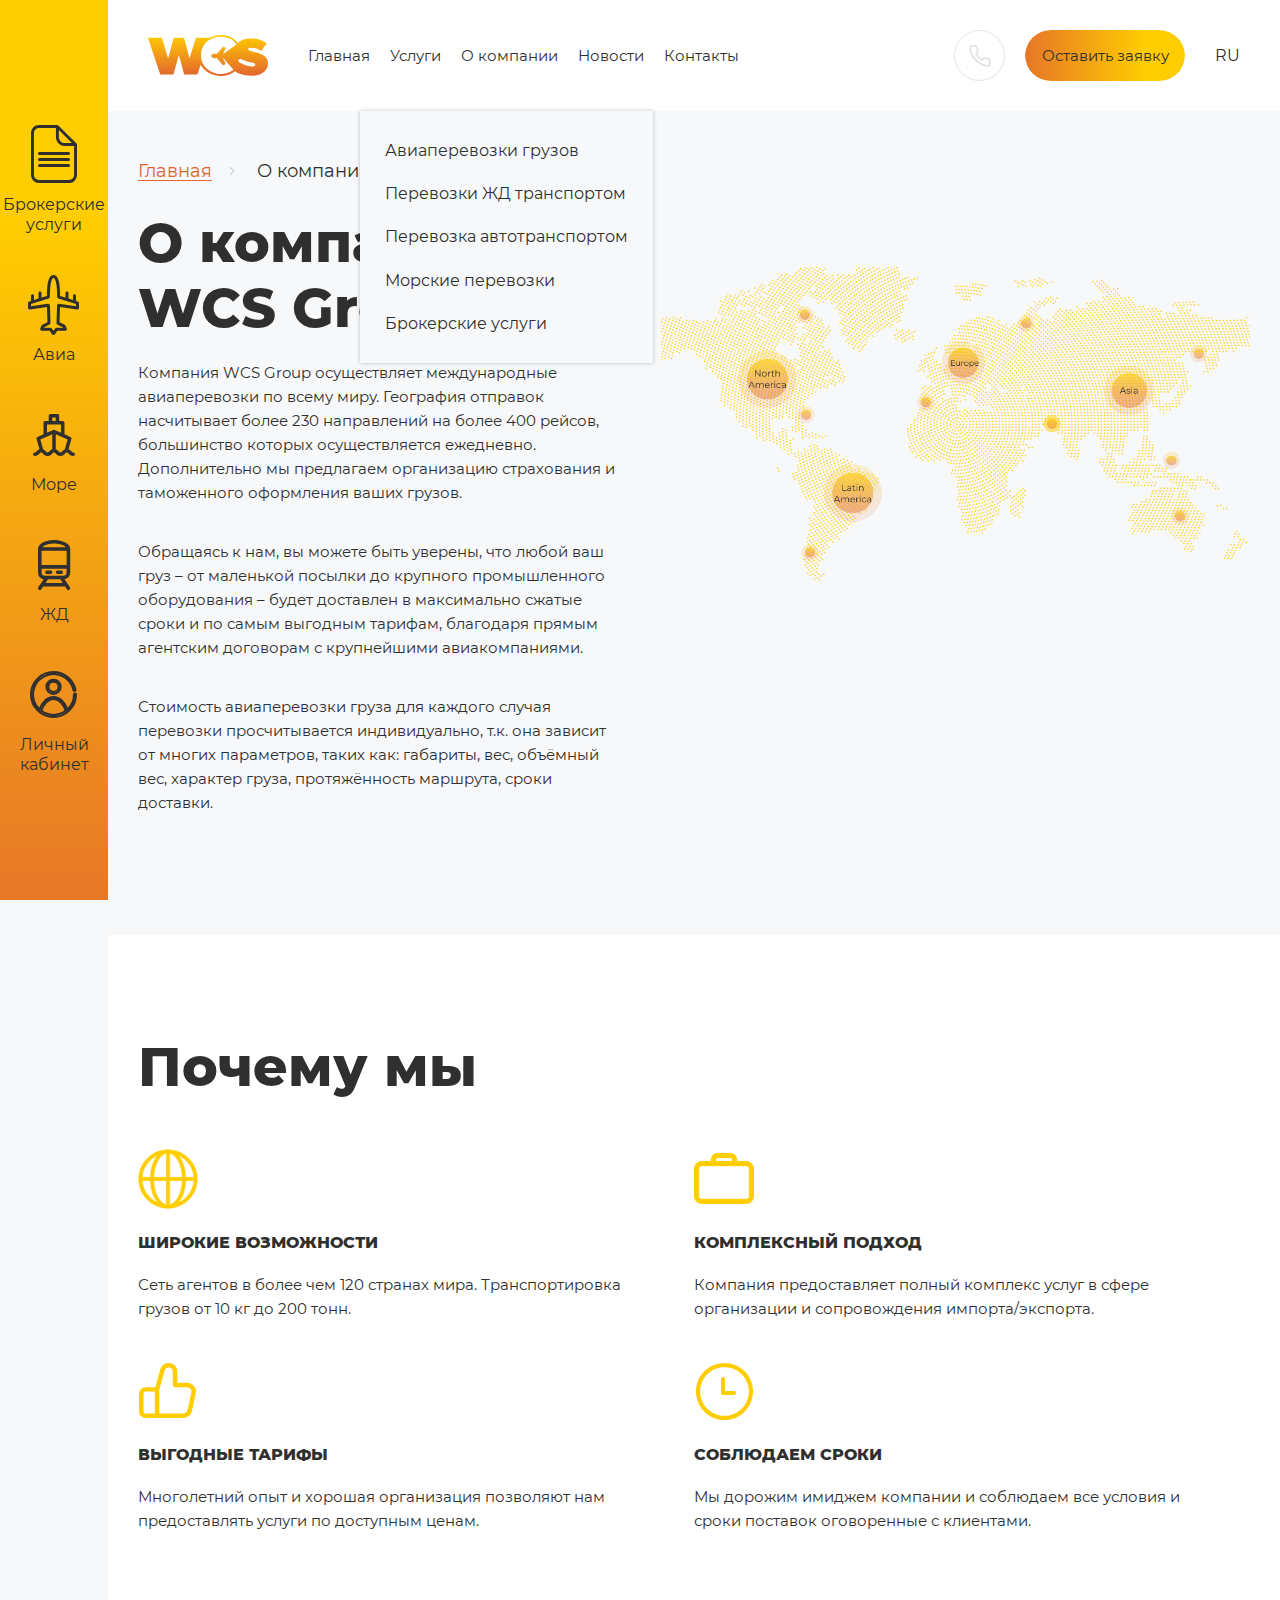
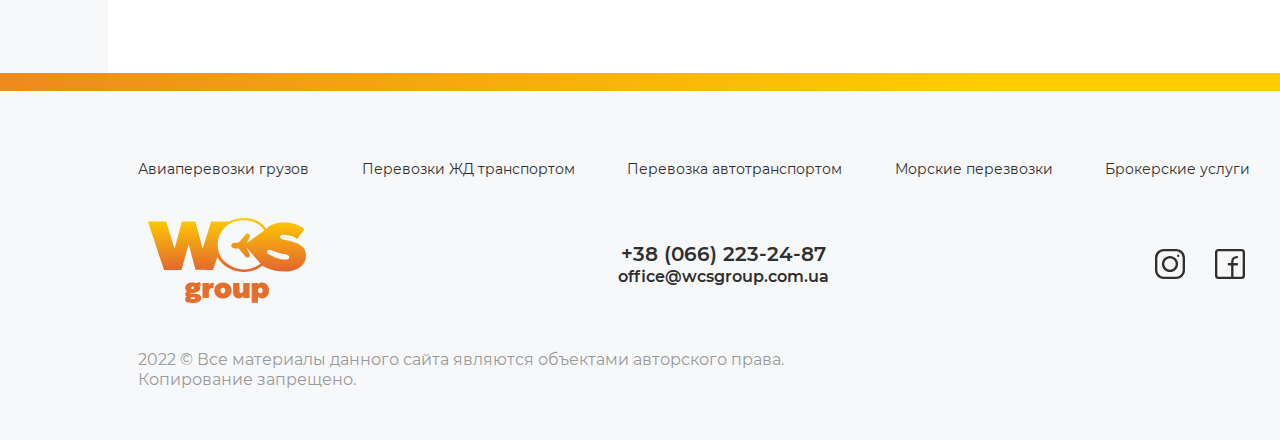
==== about.html @ 4e1d325a "First commit" ====
<!DOCTYPE html>
<html lang="ru">

<head>

    
    <meta charset="utf-8">
    <meta http-equiv="X-UA-Compatible" content="IE=edge">
    <meta name="viewport" content="width=device-width, initial-scale=1.0">
    
    <title>О компании</title>

    <meta name="description" content="Description">
    <meta name="keywords" content="Keywords">
    <meta name="author" content="BKY">
	
	<!--	

    <meta name="image" content="./img/favicon/logo.png">



    <meta property="og:type" content="website">
    <meta property="og:title" content="Название">
    <meta property="og:description" content="Описание">
    <meta property="og:image" content="./img/favicon/logo.png">
    <meta property="og:url" content="https://example.com">
    
    <link rel="canonical" href="https://example.com">

    <link rel="preconnect" href="//fonts.gstatic.com">
    <link rel="preconnect" href="//cdnjs.cloudflare.com">
    <link rel="preconnect" href="//google-analytics.com">
	
	

    <link rel="apple-touch-icon" sizes="57x57" href="./img/favicon/apple-icon-57x57.png">
    <link rel="apple-touch-icon" sizes="60x60" href="./img/favicon/apple-icon-60x60.png">
    <link rel="apple-touch-icon" sizes="72x72" href="./img/favicon/apple-icon-72x72.png">
    <link rel="apple-touch-icon" sizes="76x76" href="./img/favicon/apple-icon-76x76.png">
    <link rel="apple-touch-icon" sizes="114x114" href="./img/favicon/apple-icon-114x114.png">
    <link rel="apple-touch-icon" sizes="120x120" href="./img/favicon/apple-icon-120x120.png">
    <link rel="apple-touch-icon" sizes="144x144" href="./img/favicon/apple-icon-144x144.png">
    <link rel="apple-touch-icon" sizes="152x152" href="./img/favicon/apple-icon-152x152.png">
    <link rel="apple-touch-icon" sizes="180x180" href="./img/favicon/apple-icon-180x180.png">
    <link rel="icon" type="image/png" sizes="192x192"  href="./img/favicon/android-icon-192x192.png">
    <link rel="icon" type="image/png" sizes="32x32" href="./img/favicon/favicon-32x32.png">
    <link rel="icon" type="image/png" sizes="96x96" href="./img/favicon/favicon-96x96.png">
    <link rel="icon" type="image/png" sizes="16x16" href="./img/favicon/favicon-16x16.png">
    
   <link rel="manifest" href="./img/favicon/manifest.json"> 
    
    <meta name="msapplication-TileImage" content="./img/favicon/ms-icon-144x144.png">
    <meta name="msapplication-TileColor" content="#ffffff">
    	-->
    <meta name="theme-color" content="#FFCD00">




    <meta name="format-detection" content="telephone=no">
    <meta name="format-detection" content="address=no">
	


    

    	
	 <link rel="preload" href="fonts/Montserrat-Regular.woff2" as="font" type="font/woff2" crossorigin> 
	 <link rel="preload" href="fonts/Montserrat-Medium.woff2" as="font" type="font/woff2" crossorigin> 
	 <link rel="preload" href="fonts/Montserrat-SemiBold.woff2" as="font" type="font/woff2" crossorigin> 
	 <link rel="preload" href="fonts/Montserrat-Bold.woff2" as="font" type="font/woff2" crossorigin> 
	 <link rel="preload" href="fonts/Montserrat-Bold.woff2" as="font" type="font/woff2" crossorigin> 
	 <link rel="preload" href="fonts/Montserrat-ExtraBold.woff2" as="font" type="font/woff2" crossorigin> 
	 
	
	<link rel="stylesheet" href="css/plugins/plugins.min.css"> 
	
	<link rel="stylesheet" href="css/style.css">



</head>

<body class="loading">

    <h1 class="hidden">О компании</h1>

    <header class="hd">
    <div class="hd__wrapper">
        <div class="hd__logo">
            <a href="/" class="hd-logo">
                <img src="img/wcs.svg" alt="" width="178" height="61" class="hd-logo__img">
            </a>
        </div>
        <div class="hd__menu">
            <nav class="menu">
                <div class="menu__wrapper">
                    <ul class="menu-list">                                                            
                        <li class="menu-list__item"><a href="#" class="menu-link">Главная</a></li>
                        <li class="menu-list__item js-dd-parent">
                            <span class="menu-link">Услуги</span>
                            <div class="menu-dropdown">
                                <ul class="smenu-list js-dd-dn">
                                    <li><a href="#" class="smenu-link">Авиаперевозки грузов</a></li>
                                    <li><a href="#" class="smenu-link">Перевозки ЖД транспортом</a></li>
                                    <li><a href="#" class="smenu-link">Перевозка автотранспортом</a></li>
                                    <li><a href="#" class="smenu-link">Морские перевозки</a></li>
                                    <li><a href="#" class="smenu-link">Брокерские услуги</a></li>
                                </ul>
                            </div>
                        </li>
                        <li class="menu-list__item"><a href="#" class="menu-link">О компании</a></li>
                        <li class="menu-list__item"><a href="#" class="menu-link">Новости</a></li>
                        <li class="menu-list__item"><a href="#" class="menu-link">Контакты</a></li>
                    </ul>
                </div>
            </nav>
        </div>
        <div class="hd__search">
            <form action="/" class="hd-search">
                <svg class="ic ic-search"><use xlink:href="img/sprite.svg#search"></use></svg>
                <input type="search" class="hd-search__input" placeholder="поиск">
            </form>
        </div>
        <div class="hd__phone">
            <a href="tel:380662232487" class="hd-phone">
                <span class="hd-phone__num">+38 (066) 223-24-87</span>
                <span class="hd-phone__icon">
                    <svg class="ic ic-phone"><use xlink:href="img/sprite.svg#phone"></use></svg>
                </span>
            </a>
        </div>
        <div class="hd__button">
            <button type="button" class="btn hd-button" data-modal="proposal">Оставить заявку</button>
        </div>
        <div class="hd__language">
            <div class="language dd-container js-dd-parent">
                <div class="dd-container__selection">
                    <span class="dd-container__text">RU</span>
                </div>
                <div class="dd-dropdown">
                    <div class="dd-dropdown__wrapper js-dd-dn">
                        <div class="dd-dropdown__item">
                            <a href="#">UA</a>
                        </div>
                        <div class="dd-dropdown__item">
                            <a href="#">EN</a>
                        </div>
                    </div>
                </div>
            </div>
            <ul class="mobile-language lg-dn">
                <li><a href="#" class="is-active">RU</a></li>
                <li><a href="#">UA</a></li>
                <li><a href="#">EN</a></li>
            </ul>
        </div>
    </div>
</header>

<div class="mobile-header lg-dn">
    <div class="mobile-header__wrapper">
        <div class="mobile-header__logo">
            <a href="/" class="mobile-header-logo">
                <img src="img/wcs.svg" alt="" width="124" height="42" class="mobile-header-logo__img">
            </a>
        </div>
        <div class="mobile-header__btn">
            <button type="button" class="menu-btn js-menu-btn"></button>
        </div>
    </div>
</div>


    <div class="panel">
    <div class="panel__wrapper">
        <div class="panel__item">
            <div class="panel__icon">
                <svg class="ic ic-book"><use xlink:href="img/sprite.svg#book"></use></svg>
            </div>
            <div class="panel__text">Брокерские услуги</div>
            <a href="#" class="panel__link"></a>
        </div>
        <div class="panel__item">
            <div class="panel__icon">
                <svg class="ic ic-avia"><use xlink:href="img/sprite.svg#avia"></use></svg>
            </div>
            <div class="panel__text">Авиа</div>
            <a href="#" class="panel__link"></a>
        </div>
        <div class="panel__item">
            <div class="panel__icon">
                <svg class="ic ic-sea"><use xlink:href="img/sprite.svg#sea"></use></svg>
            </div>
            <div class="panel__text">Море</div>
            <a href="#" class="panel__link"></a>
        </div>
        <div class="panel__item">
            <div class="panel__icon">
                <svg class="ic ic-train"><use xlink:href="img/sprite.svg#train"></use></svg>
            </div>
            <div class="panel__text">ЖД</div>
            <a href="#" class="panel__link"></a>
        </div>
        <div class="panel__item">
            <div class="panel__icon">
                <svg class="ic ic-personal ic-stroke"><use xlink:href="img/sprite.svg#personal"></use></svg>
            </div>
            <div class="panel__text">Личный кабинет</div>
            <a href="#" class="panel__link"></a>
        </div>
    </div>
</div>

    <main class="page-about">
        <div class="h-80"></div>
        <div class="crumbs">
            <ul class="indent-content">
                <li><a href="#">Главная</a></li>
                <li><span>О компании</span></li>
            </ul>
        </div>
        <section class="about">
            <div class="about__wrapper indent-content">
                
                <div class="about__content">
                    <div class="about__desc">
                        <h2 class="about__title h2">О компании WCS Group LLC</h2>
                        <p class="p">Компания WCS Group осуществляет международные авиаперевозки по всему миру. География отправок насчитывает более 230 направлений на более 400 рейсов, большинство которых осуществляется ежедневно. Дополнительно мы предлагаем организацию страхования и таможенного оформления ваших грузов.</p>
                        <p class="p">Обращаясь к нам, вы можете быть уверены, что любой ваш груз – от маленькой посылки до крупного промышленного оборудования – будет доставлен в максимально сжатые сроки и по самым выгодным тарифам, благодаря прямым агентским договорам с крупнейшими авиакомпаниями.</p>
                        <p class="p">Стоимость авиаперевозки груза для каждого случая перевозки просчитывается индивидуально, т.к. она зависит от многих параметров, таких как: габариты, вес, объёмный вес, характер груза, протяжённость маршрута, сроки доставки.</p>
                        
                    </div>
                    <div class="about__pic">
                        <img src="img/map.png" srcset="img/map.png@2x.png 2x" alt="" loading="lazy" width="910" height="520" class="about__img">
                    </div>
                </div>
            </div>
        </section>
        <section class="advantage">
            <div class="advantage__wrapper indent-content">
                <h2 class="advantage__title h2">Почему мы</h2>

                <ul class="advantage-list">
                    <li>
                        <div class="advantage-pic">
                            <img src="img/land.svg" alt="" loading="lazy" width="60" height="60" class="advantage-pic__img">
                        </div>
                        <div class="h4 ttu">ШИРОКИЕ ВОЗМОЖНОСТИ</div>
                        <p class="p">Сеть агентов в более чем 120 странах мира. Транспортировка грузов от 10 кг до 200 тонн.</p>
                    </li>
                    <li>
                        <div class="advantage-pic">
                            <img src="img/case.svg" alt="" loading="lazy" width="60" height="60" class="advantage-pic__img">
                        </div>
                        <div class="h4 ttu">КОМПЛЕКСНЫЙ ПОДХОД</div>
                        <p class="p">Компания предоставляет полный комплекс услуг в сфере организации и сопровождения импорта/экспорта.</p>
                    </li>
                    <li>
                        <div class="advantage-pic">
                            <img src="img/best.svg" alt="" loading="lazy" width="60" height="60" class="advantage-pic__img">
                        </div>
                        <div class="h4 ttu">ВЫГОДНЫЕ ТАРИФЫ</div>
                        <p class="p">Многолетний опыт и хорошая организация позволяют нам предоставлять услуги по доступным ценам.</p>
                    </li>
                    <li>
                        <div class="advantage-pic">
                            <img src="img/clock.svg" alt="" loading="lazy" width="60" height="60" class="advantage-pic__img">
                        </div>
                        <div class="h4 ttu">СОБЛЮДАЕМ СРОКИ</div>
                        <p class="p">Мы дорожим имиджем компании и соблюдаем все условия и сроки поставок оговоренные с клиентами.</p>
                    </li>
                </ul>
            </div>
        </section>
    </main>



     <!--
<div class="cookie">
    <div class="cookie__wrapper">
        <div class="cookie__text">Продолжая использовать наш сайт, вы даете согласие на обработку файлов cookie, которые обеспечивают правильную работу сайта.</div>
        <div class="cookie__links">
            <button type="button" class="btn js-cookie-btn">Принять</button>
            <a href="#" class="cookie__link">Подробнее</a>
        </div>
    </div>
</div>
-->

 <div id="proposal" class="modal modal-proposal">
    <div class="modal-close">
        <a href="#" rel="modal:close" class="modal-close__btn">
            <svg class="ic ic-close ic-stroke"><use xlink:href="img/sprite.svg#close"></use></svg>
        </a>
    </div>
    <div class="modal-head">
        <div class="modal-title h3">Оставить заявку</div>
        <div class="modal-stitle p">Напишите в заявке свои данные, и мы свяжемся с вами в ближайшее время</div>
    </div>
    <div class="modal-body">
        <form action="/" class="form">
            <div class="form-item">
                <div class="form-icon">
                    <svg class="ic ic-user ic-stroke"><use xlink:href="img/sprite.svg#user"></use></svg>
                </div>
                <input type="text" class="form-input input-icon" placeholder="Имя*">
            </div>
            <div class="form-item">
                <div class="form-icon">
                    <svg class="ic ic-phone ic-stroke"><use xlink:href="img/sprite.svg#phone"></use></svg>
                </div>
                <input type="tel" class="form-input input-icon" placeholder="Телефон*">
            </div>
            <div class="form-item">
                <div class="form-icon">
                    <svg class="ic ic-message-square ic-stroke"><use xlink:href="img/sprite.svg#message-square"></use></svg>
                </div>
                <input type="tel" class="form-input input-icon" placeholder="Сообщение">
            </div>
            <div class="form-submit">
                <button type="submit" class="btn form-btn">Отправить</button>
            </div>
        </form>
    </div>
</div>

 
<footer class="ft">
    <div class="ft__wrpper indent-content">
        <div class="ft__container">
            <nav class="ft__nav">
                <ul class="ft-nav">
                    <li><a href="#">Авиаперевозки грузов</a></li>
                    <li><a href="#">Перевозки ЖД транспортом</a></li>
                    <li><a href="#">Перевозка автотранспортом</a></li>
                    <li><a href="#">Морские перезвозки</a></li>
                    <li><a href="#">Брокерские услуги</a></li>
                </ul>
            </nav>
            <div class="ft__body">
                <div class="ft__logo">
                    <a href="/" class="ft-logo">
                        <img src="img/logo-group.svg" alt="" loading="lazy" width="178" height="92" class="ft-logo__img img">
                    </a>
                </div>
                <div class="ft__copy">
                    <p class="ft-copy">2022 © Все материалы данного сайта являются объектами авторского права. <br> Копирование запрещено.</p>
                </div>
                <div class="ft__links">
                    <div class="ft__phone">
                        <a href="tel:380662232487" class="ft-phone">+38 (066) 223-24-87</a>
                    </div>
                    <div class="ft__mail">
                        <a href="mailto:office@wcsgroup.com.ua" class="ft-mail">office@wcsgroup.com.ua</a>
                    </div>
                </div>
                <div class="ft__net">
                    <ul class="ft-net">
                        <li>
                            <a href="#">
                                <svg class="ic ic-instagram"><use xlink:href="img/sprite.svg#instagram"></use></svg>
                            </a>
                        </li>
                        <li>
                            <a href="#">
                                <svg class="ic ic-facebook"><use xlink:href="img/sprite.svg#facebook"></use></svg>
                            </a>
                        </li>
                    </ul>
                </div>
            </div>
            
        </div>
    </div>
</footer>









    <script src="js/plugins/plugins.min.js"></script>

    <script src="js/app.js"></script>

</body>

</html>
---- css/style.css ----
@font-face {
  font-family: Montserrat;
  src: url(../fonts/Montserrat-Regular.woff2) format("woff2");
  font-weight: 400;
  font-display: swap;
  font-style: normal;
}

@font-face {
  font-family: Montserrat;
  src: url(../fonts/Montserrat-Medium.woff2) format("woff2");
  font-weight: 500;
  font-display: swap;
  font-style: normal;
}

@font-face {
  font-family: Montserrat;
  src: url(../fonts/Montserrat-SemiBold.woff2) format("woff2");
  font-weight: 600;
  font-display: swap;
  font-style: normal;
}

@font-face {
  font-family: Montserrat;
  src: url(../fonts/Montserrat-Bold.woff2) format("woff2");
  font-weight: 700;
  font-display: swap;
  font-style: normal;
}

@font-face {
  font-family: Montserrat;
  src: url(../fonts/Montserrat-ExtraBold.woff2) format("woff2");
  font-weight: 800;
  font-display: swap;
  font-style: normal;
}

:root {
  --hd: 100px;
  --indent: 108px;
}

html {
  color: #2f2f2f;
  background: #f7f8fa;
  font-family: -apple-system,BlinkMacSystemFont,"Segoe UI",Roboto,"Helvetica Neue",Arial,"Noto Sans",sans-serif,"Apple Color Emoji","Segoe UI Emoji","Segoe UI Symbol","Noto Color Emoji";
}

body {
  font-family: Montserrat,sans-serif;
  font-size: 16px;
  font-weight: 400;
}

body.loading {
  opacity: 0;
}

.h2 {
  font-weight: 800;
  font-size: 26px;
  line-height: 1.2;
}

.h3 {
  font-weight: 800;
  font-size: 21px;
  line-height: 1.2;
}

.h4 {
  font-weight: 800;
  font-size: 16px;
  line-height: 1.24;
}

.p {
  font-weight: 400;
  font-size: 15px;
  line-height: 1.6;
}

.h-80 {
  height: 40px;
}

.hidden {
  display: none!important;
}

.img {
  display: block;
  height: auto;
  -webkit-box-flex: 0;
  -webkit-flex: 0 0 auto;
  -ms-flex: 0 0 auto;
  flex: 0 0 auto;
}

.full-img {
  position: absolute;
  top: 0;
  left: 0;
  width: 100%;
  height: 100%;
  -o-object-fit: cover;
  object-fit: cover;
  -o-object-position: center;
  object-position: center;
  background-size: cover;
  background-repeat: no-repeat;
  background-position: center;
}

.full {
  position: absolute;
  top: 0;
  left: 0;
  bottom: 0;
  right: 0;
  display: block;
}

.df {
  display: -webkit-box;
  display: -webkit-flex;
  display: -ms-flexbox;
  display: flex;
}

.db {
  display: block;
}

.dn {
  display: none;
}

.aic {
  -webkit-box-align: center;
  -webkit-align-items: center;
  -ms-flex-align: center;
  align-items: center;
}

.ttu {
  text-transform: uppercase;
}

.tdu {
  text-decoration: underline;
}

.tc {
  text-align: center;
}

.cursor-pointer {
  cursor: pointer;
}

.relative {
  position: relative;
}

.p-events-none {
  pointer-events: none;
}

.invisible {
  pointer-events: none;
  opacity: 0;
  -webkit-transition: opacity .25s;
  -o-transition: opacity .25s;
  transition: opacity .25s;
}

.ic-stroke {
  fill: none!important;
  stroke: currentColor;
}

.light {
  font-weight: 300;
}

.normal {
  font-weight: 400;
}

.bold {
  font-weight: 700;
}

.ic {
  display: inline-block;
  vertical-align: middle;
  width: 1em;
  height: 1em;
  fill: currentColor;
}

.ic-avia {
  font-size: 60px;
  width: 1em;
}

.ic-book {
  font-size: 60px;
  width: 1em;
}

.ic-calendar {
  font-size: 40px;
  width: 1em;
}

.ic-close {
  font-size: 40px;
  width: 1em;
}

.ic-facebook {
  font-size: 40px;
  width: 1em;
}

.ic-instagram {
  font-size: 40px;
  width: 1em;
}

.ic-mail {
  font-size: 40px;
  width: 1em;
}

.ic-map-pin {
  font-size: 40px;
  width: 1em;
}

.ic-message-square {
  font-size: 40px;
  width: 1em;
}

.ic-next {
  font-size: 40px;
  width: 1em;
}

.ic-personal {
  font-size: 60px;
  width: 1em;
}

.ic-phone {
  font-size: 40px;
  width: 1em;
}

.ic-prev {
  font-size: 40px;
  width: 1em;
}

.ic-sea {
  font-size: 60px;
  width: 1em;
}

.ic-search {
  font-size: 40px;
  width: 1em;
}

.ic-train {
  font-size: 60px;
  width: 1em;
}

.ic-user {
  font-size: 40px;
  width: 1em;
}

.mobile-header {
  width: 100%;
  height: 100px;
  position: fixed;
  top: 0;
  left: 0;
  z-index: 11;
  background-color: #fff;
}

.mobile-header__wrapper {
  display: -webkit-box;
  display: -webkit-flex;
  display: -ms-flexbox;
  display: flex;
  -webkit-box-align: center;
  -webkit-align-items: center;
  -ms-flex-align: center;
  align-items: center;
  -webkit-box-pack: justify;
  -webkit-justify-content: space-between;
  -ms-flex-pack: justify;
  justify-content: space-between;
  padding: 27px 20px;
}

.mobile-language {
  display: -webkit-box;
  display: -webkit-flex;
  display: -ms-flexbox;
  display: flex;
  -webkit-justify-content: space-around;
  -ms-flex-pack: distribute;
  justify-content: space-around;
}

.mobile-language li {
  margin: 0 10px;
}

.mobile-language a {
  display: block;
  font-size: 18px;
  line-height: 1;
  color: #4a4a4a;
  text-transform: uppercase;
  position: relative;
}

.mobile-language a:before {
  content: '';
  position: absolute;
  top: 100%;
  width: 100%;
  height: 1px;
  background-color: #ffcd00;
  opacity: 0;
}

.mobile-language a.is-active {
  color: #ffcd00;
}

.mobile-language a.is-active:before {
  opacity: 1;
}

.hd__logo {
  display: none;
}

.hd-logo {
  display: block;
}

.hd-logo__img {
  width: 120px;
  height: auto;
  display: block;
}

.hd__search {
  margin: 30px 0;
}

.hd-search {
  display: -webkit-inline-box;
  display: -webkit-inline-flex;
  display: -ms-inline-flexbox;
  display: inline-flex;
  -webkit-box-align: center;
  -webkit-align-items: center;
  -ms-flex-align: center;
  align-items: center;
  width: 100%;
  height: 51px;
  border: 1px solid #e5e5e5;
  border-radius: 100px;
  padding: 5px 10px;
  -webkit-transition: border-color .25s;
  -o-transition: border-color .25s;
  transition: border-color .25s;
}

.hd-search:hover {
  border-color: #ffcd00;
}

.hd-search:hover .ic-search {
  stroke: #ffcd00;
}

.ic-search {
  stroke: #e5e5e5;
  stroke-width: 2;
  fill: none;
  -webkit-box-flex: 0;
  -webkit-flex: 0 0 auto;
  -ms-flex: 0 0 auto;
  flex: 0 0 auto;
  margin-right: 7px;
  -webkit-transition: stroke .25s;
  -o-transition: stroke .25s;
  transition: stroke .25s;
}

.hd-search__input {
  min-width: 0;
  width: auto;
  -webkit-box-flex: 1;
  -webkit-flex-grow: 1;
  -ms-flex-positive: 1;
  flex-grow: 1;
  font-size: 16px;
  font-weight: 400;
  line-height: 1;
}

.hd-search__input::-webkit-input-placeholder {
  color: #9a9a9a;
  opacity: 1;
}

.hd-search__input::-moz-placeholder {
  color: #9a9a9a;
  opacity: 1;
}

.hd-search__input:-ms-input-placeholder {
  color: #9a9a9a;
  opacity: 1;
}

.hd-search__input::-ms-input-placeholder {
  color: #9a9a9a;
  opacity: 1;
}

.hd-search__input::placeholder {
  color: #9a9a9a;
  opacity: 1;
}

.hd__phone {
  text-align: center;
}

.hd-phone__num {
  font-weight: 400;
  font-size: 16px;
  line-height: 1;
  -webkit-transition: color .25s;
  -o-transition: color .25s;
  transition: color .25s;
}

.hd-phone__num:hover {
  color: #ffcd00;
}

.hd-phone__icon {
  display: -webkit-box;
  display: -webkit-flex;
  display: -ms-flexbox;
  display: flex;
  -webkit-box-align: center;
  -webkit-align-items: center;
  -ms-flex-align: center;
  align-items: center;
  -webkit-box-pack: center;
  -webkit-justify-content: center;
  -ms-flex-pack: center;
  justify-content: center;
  width: 51px;
  height: 51px;
  border-radius: 50%;
  border: 1px solid #e5e5e5;
}

.hd-phone__icon:hover {
  border-color: #ffcd00;
}

.hd-phone__icon:hover .ic-phone {
  stroke: #ffcd00;
}

.hd-phone__icon .ic-phone {
  stroke: #e5e5e5;
  stroke-width: 2;
  fill: none;
}

.hd__language {
  padding-bottom: 50px;
}

.menu-list__item {
  position: relative;
}

.menu-link {
  display: block;
  white-space: nowrap;
  font-size: 18px;
  line-height: 1.24;
  -webkit-user-select: none;
  -moz-user-select: none;
  -ms-user-select: none;
  user-select: none;
  cursor: pointer;
  position: relative;
  padding-top: 13px;
  padding-bottom: 13px;
}

.menu-link:before {
  content: '';
  position: absolute;
  bottom: 2px;
  left: 0;
  width: 0;
  height: 2px;
  background-color: #ffcd00;
  -webkit-transition: width .25s;
  -o-transition: width .25s;
  transition: width .25s;
  pointer-events: none;
}

.menu-link:hover:before {
  width: 100%;
}

.smenu-list {
  display: none;
  padding-top: 20px;
  padding-bottom: 20px;
  background: #f7f8fa;
}

.smenu-list li {
  padding-top: 10px;
  padding-bottom: 10px;
}

.smenu-link {
  cursor: pointer;
  white-space: nowrap;
  font-size: 15px;
  font-weight: 400;
  line-height: 1.2;
  -webkit-transition: color .25s;
  -o-transition: color .25s;
  transition: color .25s;
}

.smenu-link:hover {
  color: #ffcd00;
}

.language {
  display: none;
  position: relative;
  font-size: 16px;
}

.language .dd-dropdown {
  position: absolute;
  top: 100%;
  left: -25px;
  padding-top: 46px;
}

.language .dd-dropdown__wrapper {
  padding: 15px 25px;
  background: #f7f8fa;
  -webkit-box-shadow: 0 0 4px rgba(0,0,0,.25);
  box-shadow: 0 0 4px rgba(0,0,0,.25);
}

.language .dd-dropdown__item {
  padding-top: 5px;
  padding-bottom: 5px;
  -webkit-transition: color .25s;
  -o-transition: color .25s;
  transition: color .25s;
}

.language .dd-dropdown__item:hover {
  color: #ffcd00;
}

.language .dd-container__text {
  -webkit-transition: color .25s;
  -o-transition: color .25s;
  transition: color .25s;
  -webkit-user-select: none;
  -moz-user-select: none;
  -ms-user-select: none;
  user-select: none;
  cursor: pointer;
}

.language .dd-container__text:hover {
  color: #ffcd00;
}

.js-dd-dn {
  display: none;
}

.hd-button.btn {
  font-size: 15px;
  width: 100%;
  margin: 30px 0;
}

.menu-btn {
  width: 40px;
  height: 40px;
  position: relative;
}

.menu-btn:after,
.menu-btn:before {
  content: '';
  width: 40px;
  height: 40px;
  position: absolute;
  top: 0;
  left: 0;
}

.menu-btn:before {
  background-image: url(../img/menu-btn.svg);
}

.menu-btn:after {
  opacity: 0;
  background-image: url(../img/close.svg);
}

.menu-btn.open:before {
  opacity: 0;
}

.menu-btn.open:after {
  opacity: 1;
}

.ft {
  padding-top: 88px;
  padding-bottom: 50px;
  position: relative;
}

.ft:before {
  content: '';
  top: 0;
  left: 0;
  width: 100%;
  height: 18px;
  position: absolute;
  background: -o-linear-gradient(179.99deg,#ffcd00 23.34%,#e26430 144.73%);
  background: linear-gradient(270.01deg,#ffcd00 23.34%,#e26430 144.73%);
}

.ft a {
  -webkit-transition: color .25s;
  -o-transition: color .25s;
  transition: color .25s;
}

.ft a:hover {
  color: #ffcd00;
}

.ft__nav {
  margin-bottom: 40px;
}

.ft-nav a {
  text-align: center;
  display: block;
  font-size: 18px;
  line-height: 1.24;
}

.ft-nav li {
  margin: 20px 0;
}

.ft__body {
  display: -webkit-box;
  display: -webkit-flex;
  display: -ms-flexbox;
  display: flex;
  -webkit-box-align: center;
  -webkit-align-items: center;
  -ms-flex-align: center;
  align-items: center;
  -webkit-box-pack: center;
  -webkit-justify-content: center;
  -ms-flex-pack: center;
  justify-content: center;
  -webkit-box-orient: vertical;
  -webkit-box-direction: normal;
  -webkit-flex-direction: column;
  -ms-flex-direction: column;
  flex-direction: column;
  -webkit-flex-wrap: wrap;
  -ms-flex-wrap: wrap;
  flex-wrap: wrap;
}

.ft__logo {
  position: relative;
}

.ft__copy {
  margin-top: 40px;
  width: 100%;
  -webkit-box-ordinal-group: 2;
  -webkit-order: 1;
  -ms-flex-order: 1;
  order: 1;
  text-align: center;
}

.ft-copy {
  font-weight: 400;
  font-size: 12px;
  line-height: 1.4;
  color: #9a9a9a;
}

.ft__links {
  text-align: center;
  margin-top: 40px;
  margin-bottom: 40px;
}

.ft-phone {
  font-weight: 600;
  font-size: 20px;
  line-height: 1.24;
}

.ft-mail {
  font-weight: 600;
  font-size: 16px;
  line-height: 1.24;
}

.ft-net {
  display: -webkit-box;
  display: -webkit-flex;
  display: -ms-flexbox;
  display: flex;
}

.ft-net li {
  margin-left: 20px;
  margin-right: 20px;
}

.ft-net a {
  display: block;
  -webkit-transition: color .25s;
  -o-transition: color .25s;
  transition: color .25s;
}

.ft-net a:hover {
  color: #ffcd00;
}

.btn {
  display: -webkit-inline-box;
  display: -webkit-inline-flex;
  display: -ms-inline-flexbox;
  display: inline-flex;
  -webkit-box-align: center;
  -webkit-align-items: center;
  -ms-flex-align: center;
  align-items: center;
  -webkit-box-pack: center;
  -webkit-justify-content: center;
  -ms-flex-pack: center;
  justify-content: center;
  border-radius: 100px;
  min-width: 197px;
  min-height: 51px;
  overflow: hidden;
  position: relative;
  z-index: 2;
}

.btn:after,
.btn:before {
  content: '';
  display: block;
  position: absolute;
  top: 0;
  left: 0;
  right: 0;
  bottom: 0;
  border-radius: 100px;
  z-index: -1;
  -webkit-transition: opacity .5s;
  -o-transition: opacity .5s;
  transition: opacity .5s;
}

.btn:before {
  background: -webkit-gradient(linear,right top,left top,color-stop(24.62%,#ffcd00),color-stop(116.24%,#e26430));
  background: -o-linear-gradient(right,#ffcd00 24.62%,#e26430 116.24%);
  background: linear-gradient(270deg,#ffcd00 24.62%,#e26430 116.24%);
}

.btn:after {
  background: -webkit-gradient(linear,left top,right top,color-stop(16.24%,#ffcd00),color-stop(97.21%,#e26430));
  background: -o-linear-gradient(left,#ffcd00 16.24%,#e26430 97.21%);
  background: linear-gradient(90deg,#ffcd00 16.24%,#e26430 97.21%);
  opacity: 0;
}

.btn:hover:before {
  opacity: 0;
}

.btn:hover:after {
  opacity: 1;
}

.panel {
  position: fixed;
  top: 0;
  left: 0;
  width: var(--indent);
  height: 100vh;
  overflow-x: hidden;
  background: -webkit-gradient(linear,left bottom,left top,color-stop(-16.99%,#e26430),color-stop(76.02%,#ffcd00));
  background: -o-linear-gradient(bottom,#e26430 -16.99%,#ffcd00 76.02%);
  background: linear-gradient(0deg,#e26430 -16.99%,#ffcd00 76.02%);
  -webkit-transition: -webkit-transform .25s;
  transition: transform .25s;
  -o-transition: transform .25s;
  transition: transform .25s,-webkit-transform .25s;
  -webkit-transform: translateX(calc(-1 * var(--indent)));
  -ms-transform: translateX(calc(-1 * var(--indent)));
  transform: translateX(calc(-1 * var(--indent)));
  z-index: 11;
}

.panel__wrapper {
  width: 100%;
  display: -webkit-box;
  display: -webkit-flex;
  display: -ms-flexbox;
  display: flex;
  text-align: center;
  -webkit-box-align: center;
  -webkit-align-items: center;
  -ms-flex-align: center;
  align-items: center;
  -webkit-box-orient: vertical;
  -webkit-box-direction: normal;
  -webkit-flex-direction: column;
  -ms-flex-direction: column;
  flex-direction: column;
  -webkit-box-pack: space-evenly;
  -webkit-justify-content: space-evenly;
  -ms-flex-pack: space-evenly;
  justify-content: space-evenly;
}

.panel__item {
  width: 100%;
  margin: 10px 0;
  -webkit-transition: color .25s;
  -o-transition: color .25s;
  transition: color .25s;
  position: relative;
}

.panel__item:hover {
  color: #fff;
}

.panel__icon {
  margin-bottom: 10px;
  display: -webkit-box;
  display: -webkit-flex;
  display: -ms-flexbox;
  display: flex;
  -webkit-box-align: center;
  -webkit-align-items: center;
  -ms-flex-align: center;
  align-items: center;
}

.panel__icon .ic {
  width: 40px;
  height: 40px;
  display: block;
  margin: auto;
}

.panel__link {
  position: absolute;
  top: 0;
  left: 0;
  right: 0;
  bottom: 0;
}

.panel__text {
  font-weight: 400;
  font-size: 14px;
  line-height: 1.4;
}

main {
  padding-top: 100px;
}

.indent-content {
  padding-left: 20px;
  padding-right: 20px;
}

.tab-item {
  display: none;
}

.tab-item.is-active {
  display: block;
}

.crumbs {
  margin-bottom: 20px;
  font-size: 14px;
  line-height: 1.24;
}

.crumbs li {
  display: -webkit-inline-box;
  display: -webkit-inline-flex;
  display: -ms-inline-flexbox;
  display: inline-flex;
  -webkit-box-align: center;
  -webkit-align-items: center;
  -ms-flex-align: center;
  align-items: center;
}

.crumbs li:after {
  content: '';
  display: block;
  width: 40px;
  height: 40px;
  background-image: url(../img/arrow.svg);
}

.crumbs li:last-child:after {
  display: none;
}

.crumbs a {
  display: block;
  color: #e26430;
  position: relative;
}

.crumbs a:before {
  content: '';
  position: absolute;
  top: 100%;
  left: 0;
  width: 100%;
  height: 1px;
  background-color: #e26430;
  -webkit-transition: width .25s;
  -o-transition: width .25s;
  transition: width .25s;
}

.crumbs a:hover:before {
  width: 0;
}

.crumbs span {
  display: block;
}

.feedback {
  position: relative;
  padding-bottom: 40px;
  text-align: center;
}

.feedback-form__title {
  margin-bottom: 20px;
}

.cookie {
  position: fixed;
  bottom: 0;
  left: 0;
  width: 100%;
  padding-left: 20px;
  padding-right: 20px;
  padding-bottom: 50px;
  z-index: 20;
}

.cookie__wrapper {
  display: -webkit-box;
  display: -webkit-flex;
  display: -ms-flexbox;
  display: flex;
  -webkit-box-align: center;
  -webkit-align-items: center;
  -ms-flex-align: center;
  align-items: center;
  -webkit-box-pack: center;
  -webkit-justify-content: center;
  -ms-flex-pack: center;
  justify-content: center;
  -webkit-box-orient: vertical;
  -webkit-box-direction: normal;
  -webkit-flex-direction: column;
  -ms-flex-direction: column;
  flex-direction: column;
  background: #fff;
  -webkit-box-shadow: 0 0 4px rgba(0,0,0,.25);
  box-shadow: 0 0 4px rgba(0,0,0,.25);
  border-radius: 20px;
  padding: 20px 15px 1px;
}

.cookie__text {
  font-size: 14px;
  line-height: 1.2;
  margin-bottom: 20px;
  text-align: center;
}

.cookie__links {
  display: -webkit-box;
  display: -webkit-flex;
  display: -ms-flexbox;
  display: flex;
  -webkit-box-align: center;
  -webkit-align-items: center;
  -ms-flex-align: center;
  align-items: center;
  -webkit-flex-wrap: wrap;
  -ms-flex-wrap: wrap;
  flex-wrap: wrap;
  -webkit-box-pack: center;
  -webkit-justify-content: center;
  -ms-flex-pack: center;
  justify-content: center;
}

.cookie__links .btn {
  min-width: 160px;
  margin-bottom: 20px;
}

.cookie__link {
  white-space: nowrap;
  color: #e26430;
  margin-left: 16px;
  margin-bottom: 20px;
}

.hero__wrapper {
  position: relative;
  z-index: 2;
  min-height: calc(100vh - var(--hd));
  display: -webkit-box;
  display: -webkit-flex;
  display: -ms-flexbox;
  display: flex;
  -webkit-box-align: center;
  -webkit-align-items: center;
  -ms-flex-align: center;
  align-items: center;
  -webkit-box-pack: center;
  -webkit-justify-content: center;
  -ms-flex-pack: center;
  justify-content: center;
  text-align: center;
}

.hero__bg {
  z-index: -1;
}

.hero__content {
  padding-top: 50px;
  padding-bottom: 50px;
}

.hero__title {
  color: #fff;
  font-weight: 800;
  font-size: 26px;
  line-height: 1.22222;
  text-transform: uppercase;
  margin-bottom: 30px;
}

.hero__btn {
  color: #fff;
}

.main-services {
  text-align: center;
  padding-top: 40px;
  padding-bottom: 40px;
}

.main-services__title {
  margin-bottom: 35px;
}

.main-services-nav {
  display: none;
  margin-bottom: 140px;
}

.main-services-pic {
  width: 100%;
  -webkit-box-flex: 0;
  -webkit-flex: 0 0 auto;
  -ms-flex: 0 0 auto;
  flex: 0 0 auto;
  padding-top: 25px;
  margin-bottom: 25px;
}

.main-services-pic__img {
  display: block;
  width: 100%;
  height: auto;
  max-width: 500px;
  margin-left: auto;
  margin-right: auto;
}

.main-services-desc .h3 {
  margin-bottom: 25px;
}

.main-services-desc .p {
  margin-bottom: 30px;
}

.main-services-select {
  -webkit-appearance: none;
  -moz-appearance: none;
  appearance: none;
  border: 0;
  outline: 0;
  width: 100%;
  display: block;
  background-color: transparent;
  -webkit-box-shadow: unset;
  box-shadow: unset;
  color: #2f2f2f;
  font-size: 16px;
  font-weight: 500;
  line-height: 1;
  opacity: 1;
  padding: 12px 60px 12px 0;
  height: 40px;
  background-repeat: no-repeat;
  background-position: center right 10px;
  background-image: url(../img/select-arrow_yellow.svg);
  position: relative;
  border-bottom: 1px solid #ffcd00;
}

.main-services-select::-ms-expand {
  display: none;
}

.advantage__wrapper {
  text-align: center;
  padding-top: 40px;
  padding-bottom: 40px;
  background-color: #fff;
}

.advantage__title {
  margin-bottom: 50px;
}

.advantage-list {
  display: -webkit-box;
  display: -webkit-flex;
  display: -ms-flexbox;
  display: flex;
  -webkit-flex-wrap: wrap;
  -ms-flex-wrap: wrap;
  flex-wrap: wrap;
  -webkit-box-pack: justify;
  -webkit-justify-content: space-between;
  -ms-flex-pack: justify;
  justify-content: space-between;
}

.advantage-list li {
  margin-bottom: 40px;
}

.advantage-list .h4 {
  margin-bottom: 20px;
}

.advantage-pic {
  margin-bottom: 20px;
}

.main-about__wrapper {
  padding-top: 0;
  padding-bottom: 40px;
  text-align: center;
}

.main-about__container .p {
  margin-top: 20px;
}

.main-about__title {
  margin-bottom: 30px;
}

.main-about__pic {
  width: 100%;
  -webkit-box-flex: 0;
  -webkit-flex: 0 0 auto;
  -ms-flex: 0 0 auto;
  flex: 0 0 auto;
  margin: auto;
  max-width: 500px;
}

.main-about__img {
  width: 100%;
}

.main-personal {
  padding-top: 40px;
  padding-bottom: 40px;
  text-align: center;
}

.main-personal__container {
  width: 100%;
  display: -webkit-box;
  display: -webkit-flex;
  display: -ms-flexbox;
  display: flex;
  -webkit-flex-wrap: wrap;
  -ms-flex-wrap: wrap;
  flex-wrap: wrap;
  -webkit-box-align: start;
  -webkit-align-items: flex-start;
  -ms-flex-align: start;
  align-items: flex-start;
  -webkit-box-orient: vertical;
  -webkit-box-direction: reverse;
  -webkit-flex-direction: column-reverse;
  -ms-flex-direction: column-reverse;
  flex-direction: column-reverse;
  padding-top: 20px;
}

.main-personal__title {
  display: none;
}

.main-personal__desc {
  width: 100%;
}

.personal-nav {
  display: none;
}

.personal-control {
  display: -webkit-box;
  display: -webkit-flex;
  display: -ms-flexbox;
  display: flex;
  -webkit-box-align: center;
  -webkit-align-items: center;
  -ms-flex-align: center;
  align-items: center;
  margin-right: 15px;
}

.personal-num {
  color: #ffcd00;
  font-size: 14px;
  line-height: 16px;
}

.personal-dots {
  margin: 0 15px;
}

.personal-dots ul {
  display: -webkit-box;
  display: -webkit-flex;
  display: -ms-flexbox;
  display: flex;
  -webkit-box-align: center;
  -webkit-align-items: center;
  -ms-flex-align: center;
  align-items: center;
}

.personal-dots button {
  display: none;
}

.personal-dots li {
  width: 25px;
  height: 2px;
  background: #c4c4c4;
}

.personal-dots li.slick-active {
  background-color: #ffcd00;
}

.main-personal__texts {
  padding-top: 40px;
}

.main-personal__texts .btn {
  margin-top: 25px;
}

.main-personal__texts .h4 {
  margin-bottom: 10px;
}

.personal-arrow path {
  -webkit-transition: fill .25s;
  -o-transition: fill .25s;
  transition: fill .25s;
}

.personal-arrow:hover path {
  fill: #ffcd00;
}

.main-personal__gallery {
  width: 100%;
}

.personal-gallery-slider__item {
  width: 100%;
  height: 250px;
  position: relative;
}

.personal-gallery-slider__img {
  position: absolute;
  top: 50%;
  left: 50%;
  -webkit-transform: translate(-50%,-50%);
  -ms-transform: translate(-50%,-50%);
  transform: translate(-50%,-50%);
  max-width: 100%;
  max-height: 100%;
  width: auto;
  height: auto;
}

.services {
  overflow: hidden;
  text-align: center;
}

.services__wrapper.indent-content {
  padding-right: 0;
  padding-bottom: 40px;
}

.services__title {
  margin-bottom: 20px;
}

.services__content {
  display: -webkit-box;
  display: -webkit-flex;
  display: -ms-flexbox;
  display: flex;
  -webkit-box-orient: vertical;
  -webkit-box-direction: reverse;
  -webkit-flex-direction: column-reverse;
  -ms-flex-direction: column-reverse;
  flex-direction: column-reverse;
  -webkit-box-align: start;
  -webkit-align-items: flex-start;
  -ms-flex-align: start;
  align-items: flex-start;
}

.services__desc {
  margin-right: 45px;
}

.services__desc .p {
  margin-bottom: 35px;
}

.services__desc .p:last-child {
  margin-bottom: 0;
}

.services__pic {
  width: auto;
  max-width: 600px;
  margin: 0 auto;
  -webkit-box-flex: 0;
  -webkit-flex: 0 0 auto;
  -ms-flex: 0 0 auto;
  flex: 0 0 auto;
}

.services__img {
  display: block;
  width: 100%;
  height: auto;
}

.advantages {
  padding-bottom: 40px;
}

.advantages__title {
  margin-bottom: 30px;
}

.advantages__list {
  counter-reset: myCounter;
  -webkit-padding-start: 0;
  padding-inline-start: 0;
}

.advantages__list li {
  list-style: none;
  display: -webkit-box;
  display: -webkit-flex;
  display: -ms-flexbox;
  display: flex;
  -webkit-box-align: center;
  -webkit-align-items: center;
  -ms-flex-align: center;
  align-items: center;
}

.advantages__list li:before {
  counter-increment: myCounter;
  content: "0" counter(myCounter);
  font-weight: 800;
  font-size: 62px;
  line-height: 1.22581;
  color: rgba(147,158,181,.44);
  min-width: 95px;
}

.advantages__list li span {
  display: block;
}

.services-form__img {
  display: none;
}

.about {
  overflow: hidden;
  text-align: center;
}

.about__wrapper.indent-content {
  padding-bottom: 40px;
}

.about__title {
  margin-bottom: 20px;
}

.about__content {
  display: -webkit-box;
  display: -webkit-flex;
  display: -ms-flexbox;
  display: flex;
  -webkit-box-orient: vertical;
  -webkit-box-direction: reverse;
  -webkit-flex-direction: column-reverse;
  -ms-flex-direction: column-reverse;
  flex-direction: column-reverse;
  -webkit-box-align: start;
  -webkit-align-items: flex-start;
  -ms-flex-align: start;
  align-items: flex-start;
}

.about__desc .p {
  margin-bottom: 20px;
}

.about__desc .p:last-child {
  margin-bottom: 0;
}

.about__pic {
  width: auto;
  max-width: 600px;
  margin: 0 auto;
  -webkit-box-flex: 0;
  -webkit-flex: 0 0 auto;
  -ms-flex: 0 0 auto;
  flex: 0 0 auto;
}

.about__img {
  display: block;
  width: 100%;
  height: auto;
}

.form .ic {
  color: #c4c4c4;
}

.form .ic-phone {
  stroke: currentColor;
}

.form-item {
  width: 100%;
  margin-bottom: 20px;
  position: relative;
}

.form-item:focus-within .form-area,
.form-item:focus-within .form-input,
.form-item:hover .form-area,
.form-item:hover .form-input {
  border-color: #ffcd00;
}

.form-item:focus-within .ic,
.form-item:hover .ic {
  color: #ffcd00;
}

.form-area,
.form-input {
  display: block;
  width: 100%;
  background: #fff;
  border: 1px solid #a0a9bc;
  -webkit-box-sizing: border-box;
  box-sizing: border-box;
  border-radius: 50px;
  font-weight: 400;
  font-size: 16px;
  line-height: 1;
  padding: 15px 30px;
  color: #2f2f2f;
  -webkit-transition: .25s;
  -o-transition: .25s;
  transition: .25s;
}

.form-area::-webkit-input-placeholder,
.form-input::-webkit-input-placeholder {
  color: #9a9a9a;
  opacity: 1;
}

.form-area::-moz-placeholder,
.form-input::-moz-placeholder {
  color: #9a9a9a;
  opacity: 1;
}

.form-area:-ms-input-placeholder,
.form-input:-ms-input-placeholder {
  color: #9a9a9a;
  opacity: 1;
}

.form-area::-ms-input-placeholder,
.form-input::-ms-input-placeholder {
  color: #9a9a9a;
  opacity: 1;
}

.form-area::placeholder,
.form-input::placeholder {
  color: #9a9a9a;
  opacity: 1;
}

.form-area:focus,
.form-input:focus {
  border-color: #ffcd00;
}

.form-item_error .form-area,
.form-item_error .form-input {
  border-color: #e26430;
}

.form-item_error .ic {
  color: #e26430;
}

.input-icon {
  padding-left: 70px;
}

.form-area {
  display: block;
  outline: 0;
  resize: none;
  min-height: 0;
  -webkit-appearance: none;
  -moz-appearance: none;
  appearance: none;
}

.form-btn {
  width: 100%;
}

.form-icon {
  position: absolute;
  top: 50%;
  left: 20px;
  -webkit-transform: translateY(-50%);
  -ms-transform: translateY(-50%);
  transform: translateY(-50%);
}

.ic-stroke {
  fill: none;
  stroke: currentColor;
  stroke-width: 2;
}

.cb {
  margin-top: 30px;
}

.modal .form-btn {
  width: 100%;
}

.modal .ic-close.ic-stroke {
  stroke-width: 1.5;
}

.modal-close {
  display: -webkit-box;
  display: -webkit-flex;
  display: -ms-flexbox;
  display: flex;
  -webkit-box-pack: end;
  -webkit-justify-content: flex-end;
  -ms-flex-pack: end;
  justify-content: flex-end;
}

.modal-close__btn {
  display: block;
  color: #a0a9bc;
}

.modal-close__btn:hover {
  color: #ffcd00;
}

.modal-title {
  pointer-events: none;
  margin: -35px 50px 15px;
}

.modal-head {
  text-align: center;
  margin-bottom: 50px;
}

.modal-proposal {
  background: #f7f8fa;
  border-radius: 20px;
  max-width: 520px;
}

.news {
  padding-bottom: 40px;
}

.news__title {
  margin-bottom: 30px;
}

.news-pic {
  position: relative;
  overflow: hidden;
  height: auto;
}

.news-pic:before {
  content: '';
  display: block;
  width: 100%;
  padding-bottom: 56.25%;
}

.news-pic__img {
  -webkit-transform: scale(1);
  -ms-transform: scale(1);
  transform: scale(1);
  -webkit-transition: -webkit-transform .25s;
  transition: transform .25s;
  -o-transition: transform .25s;
  transition: transform .25s,-webkit-transform .25s;
}

.news-list {
  display: -webkit-box;
  display: -webkit-flex;
  display: -ms-flexbox;
  display: flex;
  -webkit-flex-wrap: wrap;
  -ms-flex-wrap: wrap;
  flex-wrap: wrap;
}

.news-list__item {
  padding-bottom: 20px;
  width: 100%;
}

.news-container {
  background-color: #fff;
  position: relative;
  padding-bottom: 25px;
  z-index: 2;
  display: -webkit-box;
  display: -webkit-flex;
  display: -ms-flexbox;
  display: flex;
  -webkit-box-orient: vertical;
  -webkit-box-direction: normal;
  -webkit-flex-direction: column;
  -ms-flex-direction: column;
  flex-direction: column;
  height: 100%;
}

.news-container:before {
  content: '';
  position: absolute;
  top: 5px;
  left: 5px;
  right: 5px;
  bottom: 5px;
  background-color: #f7f8fa;
  opacity: 0;
  z-index: -1;
  -webkit-transition: opacity .25s;
  -o-transition: opacity .25s;
  transition: opacity .25s;
}

.news-container:hover:before {
  opacity: 1;
}

.news-container:hover .news-pic__img {
  -webkit-transform: scale(1.2);
  -ms-transform: scale(1.2);
  transform: scale(1.2);
}

.news-desc {
  padding-top: 20px;
  -webkit-box-flex: 1;
  -webkit-flex-grow: 1;
  -ms-flex-positive: 1;
  flex-grow: 1;
}

.news-desc .h4 {
  margin-bottom: 15px;
}

.date {
  display: -webkit-box;
  display: -webkit-flex;
  display: -ms-flexbox;
  display: flex;
  -webkit-box-align: center;
  -webkit-align-items: center;
  -ms-flex-align: center;
  align-items: center;
  margin-bottom: 10px;
}

.date-icon {
  width: 40px;
  height: 40px;
  -webkit-box-flex: 0;
  -webkit-flex: 0 0 auto;
  -ms-flex: 0 0 auto;
  flex: 0 0 auto;
  background-repeat: no-repeat;
  background-position: center;
  background-size: contain;
  background-image: url(../img/calendar.svg);
}

.news-link {
  position: absolute;
  top: 0;
  left: 0;
  right: 0;
  bottom: 0;
}

.pagination {
  margin-top: 60px;
  color: #a0a9bc;
  text-align: center;
}

.pagination li {
  display: inline-block;
  vertical-align: middle;
  margin: 0 5px 15px;
}

.pagination__arrow:hover {
  color: #ffcd00;
}

span.pagination__text {
  pointer-events: none;
}

.pagination__c {
  display: -webkit-box;
  display: -webkit-flex;
  display: -ms-flexbox;
  display: flex;
  -webkit-box-align: center;
  -webkit-align-items: center;
  -ms-flex-align: center;
  align-items: center;
  -webkit-box-pack: center;
  -webkit-justify-content: center;
  -ms-flex-pack: center;
  justify-content: center;
  width: 32px;
  height: 32px;
  border-radius: 50%;
  border: 1px solid #a0a9bc;
}

.pagination__c:hover {
  color: #ffcd00;
  border-color: #ffcd00;
}

span.pagination__c {
  pointer-events: none;
  border-color: transparent;
}

.one-news {
  text-align: center;
}

.one-news h2 {
  font-weight: 800;
  font-size: 26px;
  line-height: 1.2;
  margin-bottom: 30px;
}

.one-news h3 {
  font-weight: 800;
  font-size: 21px;
  line-height: 1.2;
  margin-bottom: 20px;
}

.one-news h4 {
  font-weight: 800;
  font-size: 16px;
  line-height: 1.24;
  margin-bottom: 20px;
}

.one-news p {
  font-weight: 400;
  font-size: 15px;
  line-height: 1.6;
  margin-bottom: 20px;
}

.one-news p:last-child {
  margin-bottom: 0;
}

.one-news__content {
  padding-bottom: 40px;
}

.page-contacts {
  position: relative;
}

.contacts__content {
  padding-bottom: 40px;
}

.contacts__title {
  margin-bottom: 20px;
  text-align: center;
}

.contacts__stitle {
  margin-bottom: 40px;
  text-align: center;
}

.contacts__desc {
  margin-top: 0;
}

.contacts-map {
  position: relative;
  width: calc(100% - 40px);
  height: 300px;
  background-color: currentColor;
  margin-left: auto;
  margin-right: auto;
}

.contacts-list {
  margin-bottom: 18px;
}

.contacts-item {
  display: -webkit-inline-box;
  display: -webkit-inline-flex;
  display: -ms-inline-flexbox;
  display: inline-flex;
  -webkit-box-align: center;
  -webkit-align-items: center;
  -ms-flex-align: center;
  align-items: center;
  -webkit-transition: color .25s;
  -o-transition: color .25s;
  transition: color .25s;
}

.contacts-item .ic {
  -webkit-box-flex: 0;
  -webkit-flex: 0 0 auto;
  -ms-flex: 0 0 auto;
  flex: 0 0 auto;
}

a.contacts-item {
  font-weight: 600;
  font-size: 18px;
  line-height: 1.2381;
}

a.contacts-item:last-child {
  margin-right: 0;
}

a.contacts-item:hover {
  color: #ffcd00;
}

.contacts-item__text {
  line-height: 1.24;
}

.contacts-net {
  display: -webkit-box;
  display: -webkit-flex;
  display: -ms-flexbox;
  display: flex;
  -webkit-box-pack: center;
  -webkit-justify-content: center;
  -ms-flex-pack: center;
  justify-content: center;
  margin-top: 20px;
}

.contacts-net li {
  margin-left: 20px;
  margin-right: 20px;
}

.contacts-net a {
  display: block;
  -webkit-transition: color .25s;
  -o-transition: color .25s;
  transition: color .25s;
}

.contacts-net a:hover {
  color: #ffcd00;
}

@media (min-width:576px) {
  .h2 {
    font-size: 34px;
  }

  .ft__body {
    -webkit-box-orient: horizontal;
    -webkit-box-direction: normal;
    -webkit-flex-direction: row;
    -ms-flex-direction: row;
    flex-direction: row;
    -webkit-box-pack: justify;
    -webkit-justify-content: space-between;
    -ms-flex-pack: justify;
    justify-content: space-between;
  }

  .ft-copy {
    font-size: 16px;
    line-height: 1.25;
  }

  .ft__links {
    margin-top: 0;
    margin-bottom: 0;
  }

  .ft-net li {
    margin-left: 20px;
    margin-right: 0;
  }

  .hero__title {
    font-size: 48px;
  }

  .hero__btn {
    font-weight: 700;
  }

  .advantage-list li {
    width: 50%;
    padding-right: 40px;
  }

  .advantage-list li:last-child {
    margin-right: 0;
  }

  .form-half {
    display: -webkit-box;
    display: -webkit-flex;
    display: -ms-flexbox;
    display: flex;
    -webkit-box-pack: justify;
    -webkit-justify-content: space-between;
    -ms-flex-pack: justify;
    justify-content: space-between;
  }

  .form-half .form-item {
    width: calc(50% - 10px);
  }

  .form-btn {
    width: calc(50% - 10px);
  }

  .news-list {
    margin: 0 -10px;
  }

  .news-list__item {
    width: 50%;
    padding: 10px;
  }

  .news-container {
    padding: 34px 32px 38px;
  }

  .one-news h2 {
    font-size: 34px;
  }
}

@media (min-width:600px) {
  .modal-proposal {
    width: 520px;
  }
}

@media (min-width:768px) {
  .h3 {
    font-size: 28px;
  }

  .cookie {
    padding-left: 30px;
    padding-right: 30px;
  }

  .cookie__wrapper {
    padding: 15px 30px;
    -webkit-box-orient: horizontal;
    -webkit-box-direction: normal;
    -webkit-flex-direction: row;
    -ms-flex-direction: row;
    flex-direction: row;
    -webkit-box-pack: justify;
    -webkit-justify-content: space-between;
    -ms-flex-pack: justify;
    justify-content: space-between;
  }

  .cookie__text {
    padding-right: 30px;
    text-align: left;
    margin-bottom: 0;
  }

  .cookie__links {
    -webkit-flex-wrap: nowrap;
    -ms-flex-wrap: nowrap;
    flex-wrap: nowrap;
    -webkit-box-pack: justify;
    -webkit-justify-content: space-between;
    -ms-flex-pack: justify;
    justify-content: space-between;
  }

  .cookie__links .btn {
    min-width: 197px;
    margin-bottom: 0;
  }

  .cookie__link {
    margin-bottom: 0;
  }

  .advantages__list {
    -webkit-columns: 2;
    -moz-columns: 2;
    columns: 2;
  }

  .services-form__img {
    position: absolute;
    bottom: 0;
    right: 0;
    display: block;
    width: 33.95vw;
    height: auto;
    min-width: 480px;
    z-index: -1;
    pointer-events: none;
  }

  .news-pic {
    height: 13.54vw;
  }

  .news-pic:before {
    display: none;
  }

  .news-list__item {
    max-width: 494px;
    width: 33.333%;
  }

  .news-desc {
    min-height: 255px;
  }

  .news-desc .h4 {
    margin-bottom: 25px;
  }

  .pagination li {
    margin: 0 15px 15px;
  }

  .pagination__c {
    width: 40px;
    height: 40px;
  }

  .one-news h3 {
    font-size: 28px;
  }
}

@media (min-width:992px) {
  :root {
    --hd: 111px;
  }

  .h2 {
    font-size: 54px;
  }

  .lg-dn {
    display: none;
  }

  .mobile-language {
    display: none;
  }

  .hd {
    max-width: none;
    height: var(--hd);
    background-color: #fff;
    border-bottom: 1px solid rgba(147,158,181,.44);
    position: relative;
    z-index: 10;
  }

  .hd__wrapper {
    background-color: #fff;
    padding: 30px 40px;
    display: -webkit-box;
    display: -webkit-flex;
    display: -ms-flexbox;
    display: flex;
    -webkit-box-align: center;
    -webkit-align-items: center;
    -ms-flex-align: center;
    align-items: center;
  }

  .hd__logo {
    display: block;
  }

  .hd-search {
    width: 166px;
  }

  .hd__phone {
    text-align: left;
    margin-left: auto;
    margin-right: 20px;
  }

  .hd-phone__num {
    display: none;
  }

  .hd__language {
    margin-left: 30px;
    padding-bottom: 0;
  }

  .hd__menu {
    margin-left: 30px;
    margin-right: 30px;
  }

  .menu-list {
    display: -webkit-box;
    display: -webkit-flex;
    display: -ms-flexbox;
    display: flex;
    -webkit-box-align: center;
    -webkit-align-items: center;
    -ms-flex-align: center;
    align-items: center;
  }

  .menu-list__item {
    margin-left: 10px;
    margin-right: 10px;
  }

  .menu-link {
    font-size: 15px;
    line-height: 1;
    padding-top: 0;
    padding-bottom: 0;
  }

  .menu-link:before {
    bottom: -10px;
  }

  .menu-dropdown {
    position: absolute;
    top: 100%;
    left: -30px;
    padding-top: 48px;
    padding-bottom: 0;
  }

  .smenu-list {
    display: block;
    padding: 18px 25px;
    background: #f7f8fa;
    -webkit-box-shadow: 0 0 4px rgba(0,0,0,.25);
    box-shadow: 0 0 4px rgba(0,0,0,.25);
  }

  .smenu-list li {
    padding-top: 12px;
    padding-bottom: 12px;
  }

  .smenu-link {
    font-size: 16px;
  }

  .language {
    display: block;
  }

  .hd-button.btn {
    width: auto;
    min-width: 160px;
    margin: 0;
  }

  .ft-nav {
    display: -webkit-box;
    display: -webkit-flex;
    display: -ms-flexbox;
    display: flex;
    -webkit-box-align: center;
    -webkit-align-items: center;
    -ms-flex-align: center;
    align-items: center;
    -webkit-box-pack: justify;
    -webkit-justify-content: space-between;
    -ms-flex-pack: justify;
    justify-content: space-between;
    margin: 0 -10px;
  }

  .ft-nav li {
    margin: 0 10px;
  }

  .ft-nav a {
    text-align: left;
    font-size: 14px;
  }

  .ft__copy {
    text-align: left;
  }

  main {
    padding-top: 0;
  }

  .indent-content {
    padding-left: 30px;
    padding-right: 30px;
  }

  .crumbs {
    font-size: 18px;
  }

  .feedback {
    padding-bottom: 100px;
    text-align: left;
  }

  .hero__content {
    padding-top: 0;
  }

  .main-services {
    text-align: left;
    padding-top: 100px;
    padding-bottom: 100px;
  }

  .main-services-nav {
    display: -webkit-box;
    display: -webkit-flex;
    display: -ms-flexbox;
    display: flex;
    -webkit-box-align: center;
    -webkit-align-items: center;
    -ms-flex-align: center;
    align-items: center;
  }

  .main-services-nav li {
    font-size: 16px;
    line-height: 22px;
    position: relative;
    margin-right: 15px;
    cursor: pointer;
    -webkit-user-select: none;
    -moz-user-select: none;
    -ms-user-select: none;
    user-select: none;
    -webkit-transition: color .25s;
    -o-transition: color .25s;
    transition: color .25s;
  }

  .main-services-nav li:last-child {
    margin-right: 0;
  }

  .main-services-nav li:before {
    content: '';
    position: absolute;
    bottom: -20px;
    left: 0;
    width: 0;
    height: 2px;
    background-color: #ffcd00;
    -webkit-transition: width .25s;
    -o-transition: width .25s;
    transition: width .25s;
  }

  .main-services-nav li.is-active:before {
    width: 100%;
  }

  .main-services-nav li:hover {
    color: #ffcd00;
  }

  .main-services-item {
    display: -webkit-box;
    display: -webkit-flex;
    display: -ms-flexbox;
    display: flex;
    -webkit-box-align: center;
    -webkit-align-items: center;
    -ms-flex-align: center;
    align-items: center;
  }

  .main-services-pic {
    width: 47.396vw;
    margin-top: 0;
    margin-bottom: 0;
  }

  .main-services-pic__img {
    max-width: none;
    margin-left: 0;
    margin-right: 0;
  }

  .main-services-desc {
    margin-left: 45px;
  }

  .main-services-select {
    display: none;
  }

  .advantage__wrapper {
    text-align: left;
    padding-top: 100px;
    padding-bottom: 100px;
  }

  .main-about__wrapper {
    text-align: left;
    padding-top: 56px;
    padding-bottom: 100px;
  }

  .main-about__pic {
    width: 53.906vw;
    max-width: none;
  }

  .main-personal {
    text-align: left;
    padding-top: 90px;
    padding-bottom: 0;
  }

  .main-personal__container {
    width: auto;
    -webkit-box-orient: horizontal;
    -webkit-box-direction: normal;
    -webkit-flex-direction: row;
    -ms-flex-direction: row;
    flex-direction: row;
    padding-top: 0;
    -webkit-flex-wrap: nowrap;
    -ms-flex-wrap: nowrap;
    flex-wrap: nowrap;
  }

  .main-personal__title {
    display: block;
  }

  .main-personal__desc {
    -webkit-box-flex: 1;
    -webkit-flex-grow: 1;
    -ms-flex-positive: 1;
    flex-grow: 1;
    padding-top: 5.208vw;
  }

  .personal-nav {
    display: -webkit-box;
    display: -webkit-flex;
    display: -ms-flexbox;
    display: flex;
    -webkit-box-align: center;
    -webkit-align-items: center;
    -ms-flex-align: center;
    align-items: center;
  }

  .main-personal__texts {
    width: 400px;
    padding-top: 80px;
  }

  .main-personal__texts .h4 {
    margin-bottom: 20px;
  }

  .main-personal__gallery {
    width: 50vw;
  }

  .personal-gallery-slider__item {
    height: 560px;
  }

  .services {
    text-align: left;
  }

  .services__wrapper.indent-content {
    padding-bottom: 80px;
  }

  .advantages {
    padding-bottom: 100px;
  }

  .advantages__title {
    margin-bottom: 50px;
  }

  .about {
    text-align: left;
  }

  .about__wrapper.indent-content {
    padding-bottom: 120px;
  }

  .about__desc .p {
    margin-bottom: 35px;
  }

  .about__desc .p:last-child {
    margin-bottom: 0;
  }

  .form-area,
  .form-input {
    padding-top: 26px;
    padding-bottom: 26px;
  }

  .form-btn {
    min-height: 73px;
  }

  .cb {
    margin-top: 45px;
    width: 43.75vw;
    min-width: 500px;
  }

  .modal-close {
    position: relative;
    right: -30px;
  }

  .news {
    padding-bottom: 100px;
  }

  .news__title {
    margin-bottom: 20px;
  }

  .pagination {
    text-align: left;
  }

  .one-news h2 {
    font-size: 54px;
  }

  .one-news {
    text-align: left;
  }

  .one-news__content {
    padding-bottom: 100px;
  }

  .contacts__content {
    padding-bottom: 100px;
  }

  .contacts__title {
    text-align: left;
  }

  .contacts__stitle {
    text-align: left;
  }

  .contacts-map {
    height: 450px;
    width: 100%;
  }

  a.contacts-item {
    font-size: 21px;
    margin-right: 50px;
  }

  .contacts-net {
    margin-top: 40px;
    -webkit-box-pack: start;
    -webkit-justify-content: flex-start;
    -ms-flex-pack: start;
    justify-content: flex-start;
  }

  .contacts-net li {
    margin-left: 0;
  }
}

@media (min-height:500px) and (min-width:992px) {
  .panel {
    display: -webkit-box;
    display: -webkit-flex;
    display: -ms-flexbox;
    display: flex;
    -webkit-box-align: center;
    -webkit-align-items: center;
    -ms-flex-align: center;
    align-items: center;
    -webkit-box-pack: center;
    -webkit-justify-content: center;
    -ms-flex-pack: center;
    justify-content: center;
  }
}

@media (min-height:700px) and (min-width:992px) {
  .panel__item {
    margin: 20px 0;
  }

  .panel__icon .ic {
    width: 60px;
    height: 60px;
  }

  .panel__text {
    font-size: 16px;
    line-height: 1.25;
  }
}

@media (min-width:1130px) {
  .hd {
    padding-left: 108px;
  }

  .ft {
    padding-left: var(--indent);
  }

  .panel {
    -webkit-transform: translateX(0);
    -ms-transform: translateX(0);
    transform: translateX(0);
  }

  main {
    padding-left: var(--indent);
  }

  .cookie {
    padding-left: 138px;
  }

  .hero__wrapper {
    padding-right: 70px;
  }
}

@media (min-width:1200px) {
  .services__content {
    -webkit-box-orient: horizontal;
    -webkit-box-direction: normal;
    -webkit-flex-direction: row;
    -ms-flex-direction: row;
    flex-direction: row;
  }

  .services__pic {
    width: 46vw;
    max-width: none;
  }

  .about__content {
    -webkit-box-orient: horizontal;
    -webkit-box-direction: normal;
    -webkit-flex-direction: row;
    -ms-flex-direction: row;
    flex-direction: row;
  }

  .about__desc {
    margin-right: 45px;
  }

  .about__pic {
    width: 46vw;
    max-width: none;
  }

  .contacts-map {
    position: absolute;
    top: 0;
    right: 0;
    height: 100%;
    width: 40%;
    background-color: currentColor;
  }
}

@media (min-width:1300px) {
  .hd__search {
    margin: 0 0 0 auto;
  }

  .hd__phone {
    margin-left: 20px;
  }
}

@media (min-width:1400px) {
  :root {
    --hd: 166px;
  }

  .h2 {
    font-size: 62px;
    line-height: 1.22581;
  }

  .h3 {
    font-size: 32px;
    line-height: 1.21875;
  }

  .h4 {
    font-size: 18px;
    line-height: 1.22222;
  }

  .p {
    font-size: 16px;
    line-height: 1.875;
  }

  .h-80 {
    height: 80px;
  }

  .hd__wrapper {
    padding: 47px 40px 56px;
  }

  .hd-logo__img {
    width: 150px;
  }

  .hd__language {
    margin-left: 40px;
  }

  .menu-link {
    font-size: 16px;
  }

  .menu-dropdown {
    padding-top: 84px;
  }

  .smenu-link {
    font-size: 18px;
  }

  .language {
    font-size: 18px;
  }

  .language .dd-dropdown {
    padding-top: 82px;
  }

  .hd-button.btn {
    font-size: 16px;
    min-width: 197px;
  }

  .ft__wrpper.indent-content {
    padding-right: 70px;
  }

  .ft__nav {
    margin-bottom: 60px;
  }

  .ft__body {
    -webkit-flex-wrap: nowrap;
    -ms-flex-wrap: nowrap;
    flex-wrap: nowrap;
  }

  .ft__copy {
    -webkit-box-ordinal-group: 1;
    -webkit-order: 0;
    -ms-flex-order: 0;
    order: 0;
    margin: 0 20px;
    width: auto;
  }

  .indent-content {
    padding-left: 70px;
    padding-right: 30px;
  }

  .feedback {
    padding-bottom: 190px;
  }

  .cookie__text {
    font-size: 16px;
  }

  .hero__title {
    font-size: 64px;
    margin-bottom: 50px;
  }

  .hero__btn {
    min-width: 240px;
    min-height: 64px;
    font-size: 20px;
  }

  .main-services {
    padding-top: 167px;
    padding-bottom: 100px;
  }

  .main-services__title {
    margin-bottom: 65px;
  }

  .main-services-nav li {
    font-size: 18px;
    margin-right: 30px;
  }

  .main-services-desc {
    width: 530px;
    margin-left: 45px;
  }

  .advantage__wrapper {
    padding-top: 170px;
    padding-bottom: 170px;
  }

  .advantage__title {
    margin-bottom: 70px;
  }

  .advantage-list {
    -webkit-flex-wrap: nowrap;
    -ms-flex-wrap: nowrap;
    flex-wrap: nowrap;
  }

  .advantage-list li {
    max-width: 340px;
    margin-right: 40px;
    width: auto;
    padding-right: 0;
    margin-bottom: 0;
  }

  .advantage-list .h4 {
    margin-bottom: 10px;
  }

  .advantage-pic {
    margin-bottom: 45px;
  }

  .main-about__container {
    display: -webkit-box;
    display: -webkit-flex;
    display: -ms-flexbox;
    display: flex;
    -webkit-box-align: center;
    -webkit-align-items: center;
    -ms-flex-align: center;
    align-items: center;
    align-items: center;
  }

  .main-about__container .p {
    margin-top: 30px;
  }

  .main-about__title {
    margin-bottom: 60px;
  }

  .main-about__pic {
    margin: 0;
  }

  .main-about__desc {
    width: 550px;
    margin-left: 45px;
  }

  .advantages {
    padding-bottom: 150px;
  }

  .advantages__list {
    padding-right: 20vw;
  }

  .advantages__list li {
    max-width: 600px;
  }

  .cb {
    margin-top: 45px;
  }

  .news {
    padding-bottom: 175px;
  }

  .one-news h2 {
    font-size: 62px;
    line-height: 1.22581;
  }

  .one-news h3 {
    font-size: 32px;
    line-height: 1.21875;
  }

  .one-news h4 {
    font-size: 18px;
    line-height: 1.22222;
  }

  .one-news p {
    font-size: 16px;
    line-height: 1.875;
  }

  .one-news__content {
    padding-right: 15.625vw;
    padding-bottom: 150px;
  }

  .contacts__content {
    padding-bottom: 160px;
  }
}

@media (min-width:1500px) {
  .menu-list__item {
    margin-left: 20px;
    margin-right: 20px;
  }
}

@media (min-width:1600px) {
  .ft-nav a {
    font-size: 18px;
    line-height: 1.22222;
  }

  .ft-phone {
    font-size: 24px;
    line-height: 1.25;
  }

  .ft-mail {
    font-size: 19px;
    line-height: 1.21053;
  }
}

@media (min-width:1710px) {
  .hd__wrapper {
    padding: 47px 6.25vw 56px 2.344vw;
  }

  .hd-logo__img {
    width: 178px;
  }

  .hd-phone__num {
    display: block;
  }

  .hd-phone__icon {
    display: none;
  }

  .menu-dropdown {
    padding-top: 79px;
  }

  .language .dd-dropdown {
    padding-top: 77px;
  }

  .hero__title {
    font-size: 72px;
  }

  .hero__btn {
    min-width: 300px;
    min-height: 78px;
    font-size: 24px;
  }
}

@media (max-width:992px) {
  body.open {
    overflow: hidden;
    position: relative;
  }

  body.open:before {
    content: '';
    position: absolute;
    top: 0;
    left: 0;
    right: 0;
    bottom: 0;
    width: 100vw;
    height: 100vh;
    z-index: 2;
    pointer-events: none;
    background-color: rgba(204,204,204,.75);
  }

  body.loading .hd {
    left: -360px;
  }

  .hd {
    max-width: 360px;
    position: fixed;
    top: 0;
    width: 100%;
    height: 100%;
    overflow-x: hidden;
    background-color: #fff;
    z-index: 10;
    left: 0;
    -webkit-transform: translateX(-360px);
    -ms-transform: translateX(-360px);
    transform: translateX(-360px);
    -webkit-transition: -webkit-transform .25s;
    transition: transform .25s;
    -o-transition: transform .25s;
    transition: transform .25s,-webkit-transform .25s;
  }

  .hd.open {
    -webkit-transform: translateX(0);
    -ms-transform: translateX(0);
    transform: translateX(0);
  }

  .hd__wrapper {
    display: -webkit-box;
    display: -webkit-flex;
    display: -ms-flexbox;
    display: flex;
    -webkit-box-orient: vertical;
    -webkit-box-direction: normal;
    -webkit-flex-direction: column;
    -ms-flex-direction: column;
    flex-direction: column;
    height: 100%;
    padding: 0 20px;
  }

  .hd-phone__icon {
    display: none;
  }

  .hd__menu {
    -webkit-box-flex: 1;
    -webkit-flex-grow: 1;
    -ms-flex-positive: 1;
    flex-grow: 1;
    width: 100%;
    padding-top: 120px;
  }

  .js-dd-parent .menu-link {
    position: relative;
  }

  .js-dd-parent .menu-link:after {
    content: '';
    position: absolute;
    top: 0;
    right: 0;
    width: 40px;
    height: 100%;
    background-repeat: no-repeat;
    background-position: center;
    background-size: auto;
    background-image: url(../img/select-arrow.svg);
    pointer-events: none;
    -webkit-transition: -webkit-transform .25s;
    transition: transform .25s;
    -o-transition: transform .25s;
    transition: transform .25s,-webkit-transform .25s;
  }

  .js-dd-parent.open .menu-link:after {
    -webkit-transform: rotate(180deg);
    -ms-transform: rotate(180deg);
    transform: rotate(180deg);
  }

  .menu-list {
    text-align: center;
  }
}

@media (min-width:992px) and (max-width:1300px) {
  .hd__search {
    display: none;
  }
}
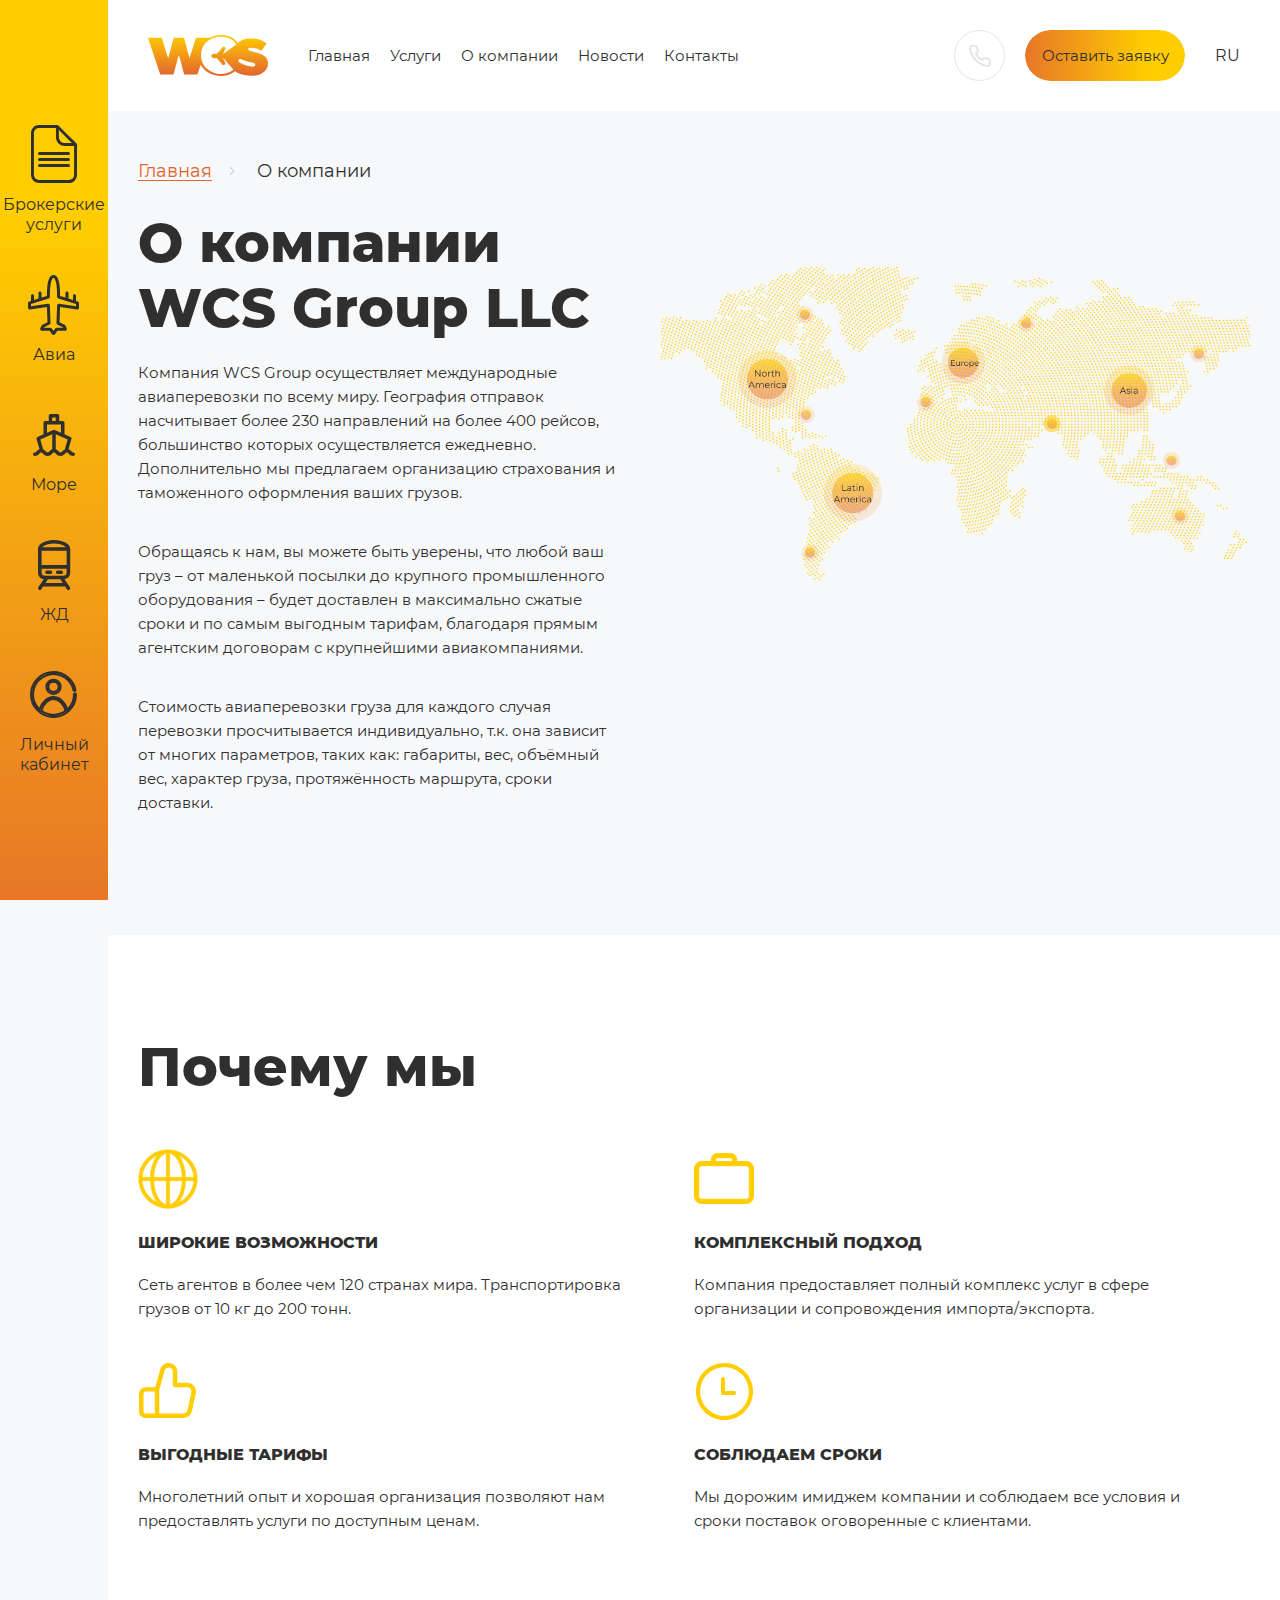
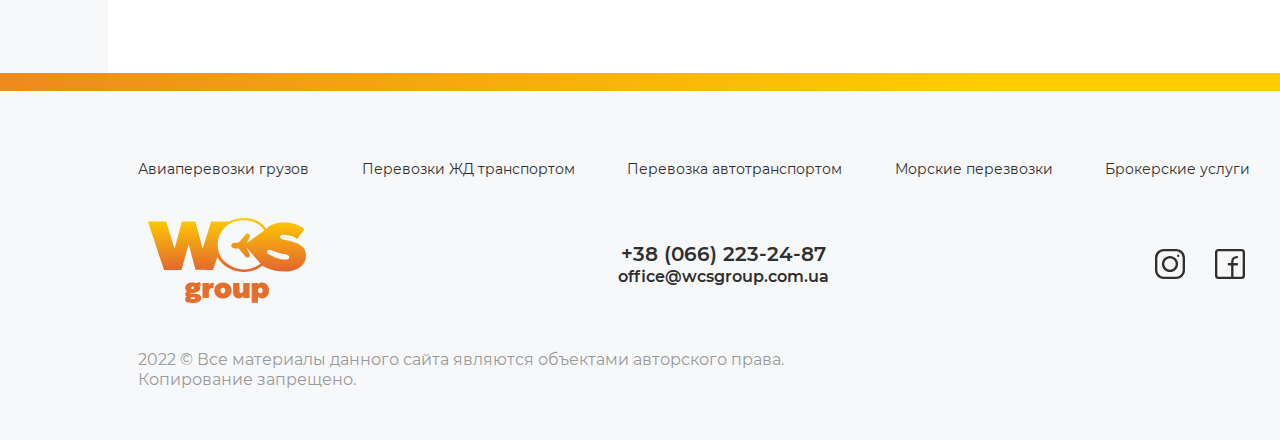
==== commit c387d0cc: "Изменения тега h1" ====
--- a/about.html
+++ b/about.html
@@ -84,7 +84,6 @@
 
 <body class="loading">
 
-    <h1 class="hidden">О компании</h1>
 
     <header class="hd">
     <div class="hd__wrapper">
@@ -226,7 +225,7 @@
                 
                 <div class="about__content">
                     <div class="about__desc">
-                        <h2 class="about__title h2">О компании WCS Group LLC</h2>
+                        <h1 class="about__title h2">О компании WCS Group LLC</h1>
                         <p class="p">Компания WCS Group осуществляет международные авиаперевозки по всему миру. География отправок насчитывает более 230 направлений на более 400 рейсов, большинство которых осуществляется ежедневно. Дополнительно мы предлагаем организацию страхования и таможенного оформления ваших грузов.</p>
                         <p class="p">Обращаясь к нам, вы можете быть уверены, что любой ваш груз – от маленькой посылки до крупного промышленного оборудования – будет доставлен в максимально сжатые сроки и по самым выгодным тарифам, благодаря прямым агентским договорам с крупнейшими авиакомпаниями.</p>
                         <p class="p">Стоимость авиаперевозки груза для каждого случая перевозки просчитывается индивидуально, т.к. она зависит от многих параметров, таких как: габариты, вес, объёмный вес, характер груза, протяжённость маршрута, сроки доставки.</p>
--- a/css/style.css
+++ b/css/style.css
@@ -1907,6 +1907,7 @@
   text-align: center;
 }
 
+.one-news h1,
 .one-news h2 {
   font-weight: 800;
   font-size: 26px;
@@ -2126,6 +2127,7 @@
     padding: 34px 32px 38px;
   }
 
+  .one-news h1,
   .one-news h2 {
     font-size: 34px;
   }
@@ -2341,7 +2343,6 @@
   }
 
   .smenu-list {
-    display: block;
     padding: 18px 25px;
     background: #f7f8fa;
     -webkit-box-shadow: 0 0 4px rgba(0,0,0,.25);
@@ -2647,6 +2648,7 @@
     text-align: left;
   }
 
+  .one-news h1,
   .one-news h2 {
     font-size: 54px;
   }
@@ -3018,6 +3020,7 @@
     padding-bottom: 175px;
   }
 
+  .one-news h1,
   .one-news h2 {
     font-size: 62px;
     line-height: 1.22581;
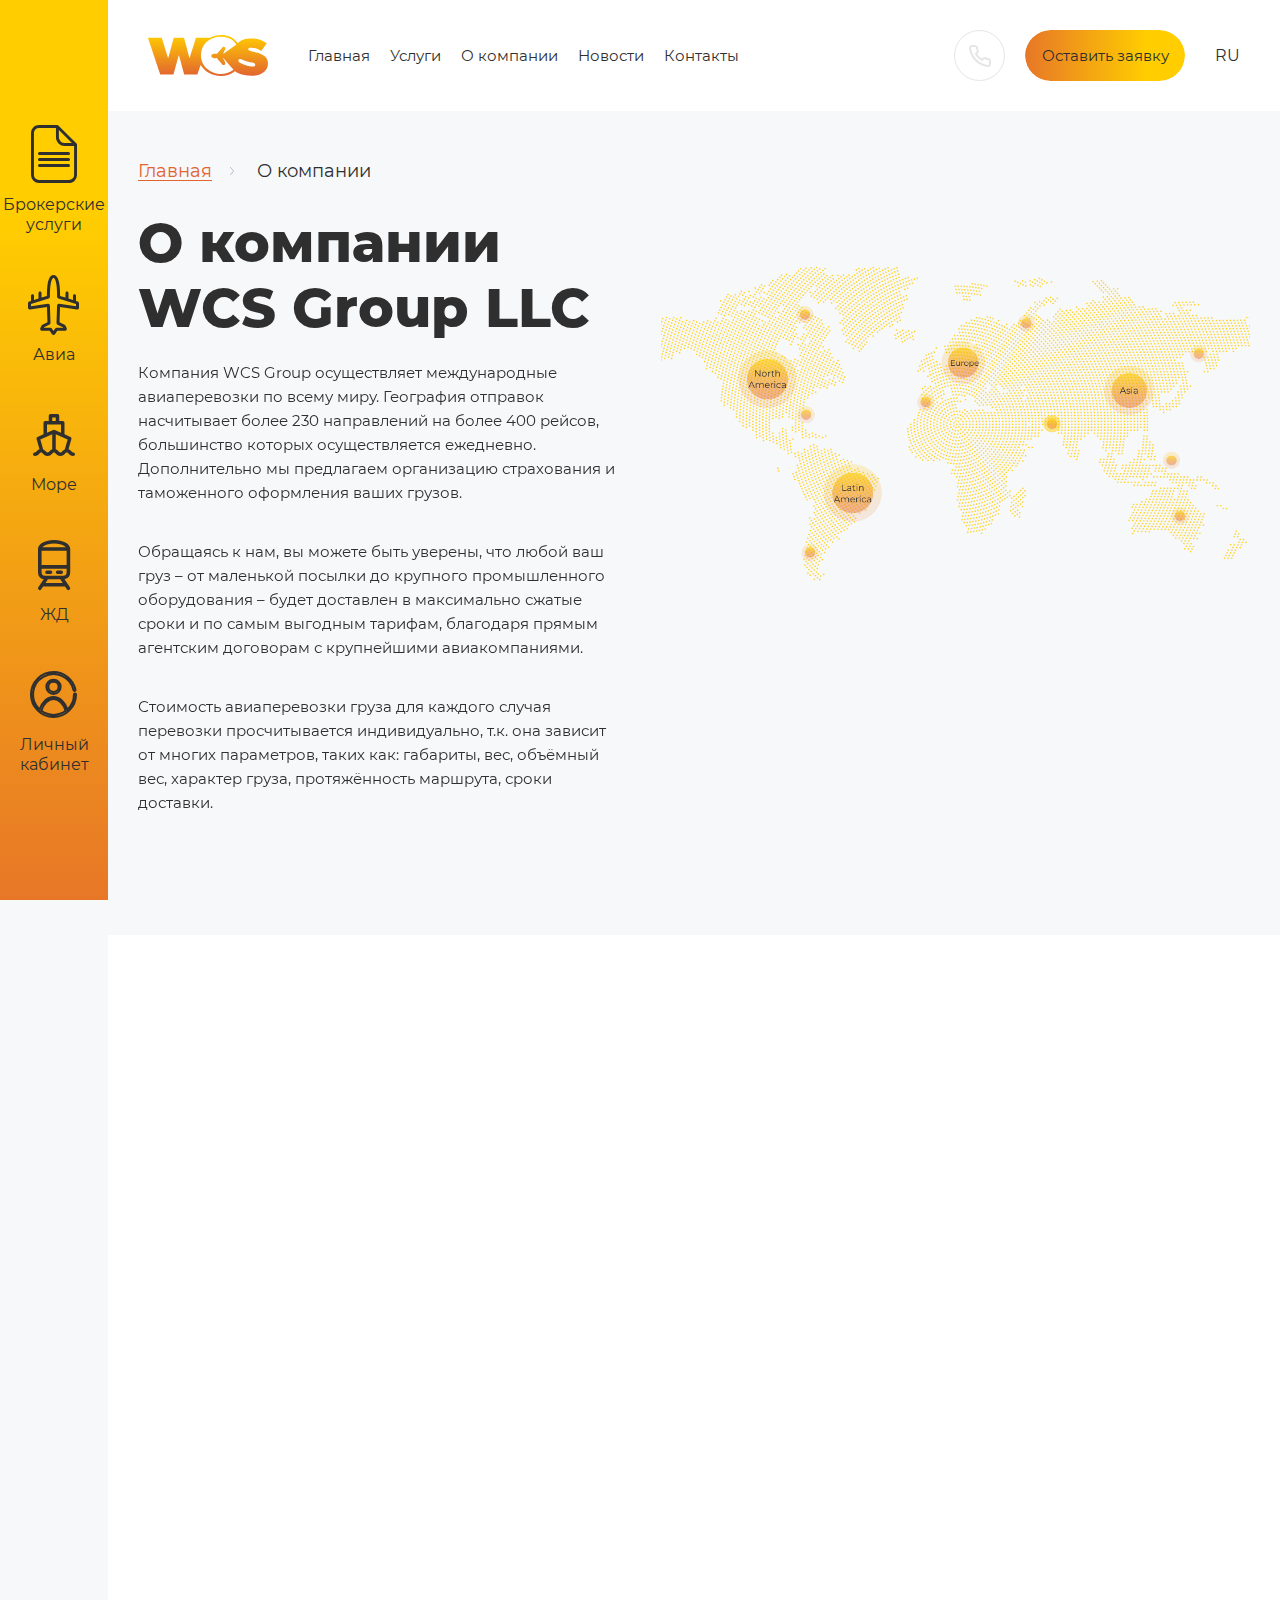
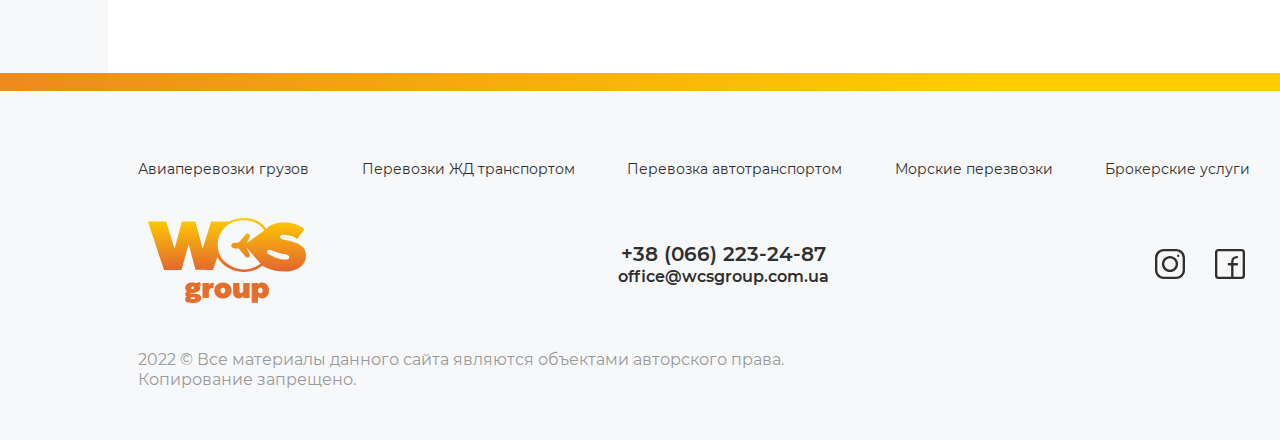
==== commit f285eaae: "Добавил анимацию AOS" ====
--- a/about.html
+++ b/about.html
@@ -225,10 +225,12 @@
                 
                 <div class="about__content">
                     <div class="about__desc">
-                        <h1 class="about__title h2">О компании WCS Group LLC</h1>
-                        <p class="p">Компания WCS Group осуществляет международные авиаперевозки по всему миру. География отправок насчитывает более 230 направлений на более 400 рейсов, большинство которых осуществляется ежедневно. Дополнительно мы предлагаем организацию страхования и таможенного оформления ваших грузов.</p>
-                        <p class="p">Обращаясь к нам, вы можете быть уверены, что любой ваш груз – от маленькой посылки до крупного промышленного оборудования – будет доставлен в максимально сжатые сроки и по самым выгодным тарифам, благодаря прямым агентским договорам с крупнейшими авиакомпаниями.</p>
-                        <p class="p">Стоимость авиаперевозки груза для каждого случая перевозки просчитывается индивидуально, т.к. она зависит от многих параметров, таких как: габариты, вес, объёмный вес, характер груза, протяжённость маршрута, сроки доставки.</p>
+                        <h1 class="about__title h2" data-aos="fade-up">О компании WCS Group LLC</h1>
+                        <div  data-aos="fade-up" data-aos-delay="150">
+                            <p class="p">Компания WCS Group осуществляет международные авиаперевозки по всему миру. География отправок насчитывает более 230 направлений на более 400 рейсов, большинство которых осуществляется ежедневно. Дополнительно мы предлагаем организацию страхования и таможенного оформления ваших грузов.</p>
+                            <p class="p">Обращаясь к нам, вы можете быть уверены, что любой ваш груз – от маленькой посылки до крупного промышленного оборудования – будет доставлен в максимально сжатые сроки и по самым выгодным тарифам, благодаря прямым агентским договорам с крупнейшими авиакомпаниями.</p>
+                            <p class="p">Стоимость авиаперевозки груза для каждого случая перевозки просчитывается индивидуально, т.к. она зависит от многих параметров, таких как: габариты, вес, объёмный вес, характер груза, протяжённость маршрута, сроки доставки.</p>
+                        </div>
                         
                     </div>
                     <div class="about__pic">
@@ -238,32 +240,32 @@
             </div>
         </section>
         <section class="advantage">
-            <div class="advantage__wrapper indent-content">
-                <h2 class="advantage__title h2">Почему мы</h2>
+            <div class="advantage__wrapper indent-content" style="overflow: hidden;">
+                <h2 class="advantage__title h2" data-aos="fade-up">Почему мы</h2>
 
                 <ul class="advantage-list">
-                    <li>
+                    <li data-aos="fade-right">
                         <div class="advantage-pic">
                             <img src="img/land.svg" alt="" loading="lazy" width="60" height="60" class="advantage-pic__img">
                         </div>
                         <div class="h4 ttu">ШИРОКИЕ ВОЗМОЖНОСТИ</div>
                         <p class="p">Сеть агентов в более чем 120 странах мира. Транспортировка грузов от 10 кг до 200 тонн.</p>
                     </li>
-                    <li>
+                    <li data-aos="fade-up">
                         <div class="advantage-pic">
                             <img src="img/case.svg" alt="" loading="lazy" width="60" height="60" class="advantage-pic__img">
                         </div>
                         <div class="h4 ttu">КОМПЛЕКСНЫЙ ПОДХОД</div>
                         <p class="p">Компания предоставляет полный комплекс услуг в сфере организации и сопровождения импорта/экспорта.</p>
                     </li>
-                    <li>
+                    <li data-aos="fade-up">
                         <div class="advantage-pic">
                             <img src="img/best.svg" alt="" loading="lazy" width="60" height="60" class="advantage-pic__img">
                         </div>
                         <div class="h4 ttu">ВЫГОДНЫЕ ТАРИФЫ</div>
                         <p class="p">Многолетний опыт и хорошая организация позволяют нам предоставлять услуги по доступным ценам.</p>
                     </li>
-                    <li>
+                    <li data-aos="fade-left">
                         <div class="advantage-pic">
                             <img src="img/clock.svg" alt="" loading="lazy" width="60" height="60" class="advantage-pic__img">
                         </div>
